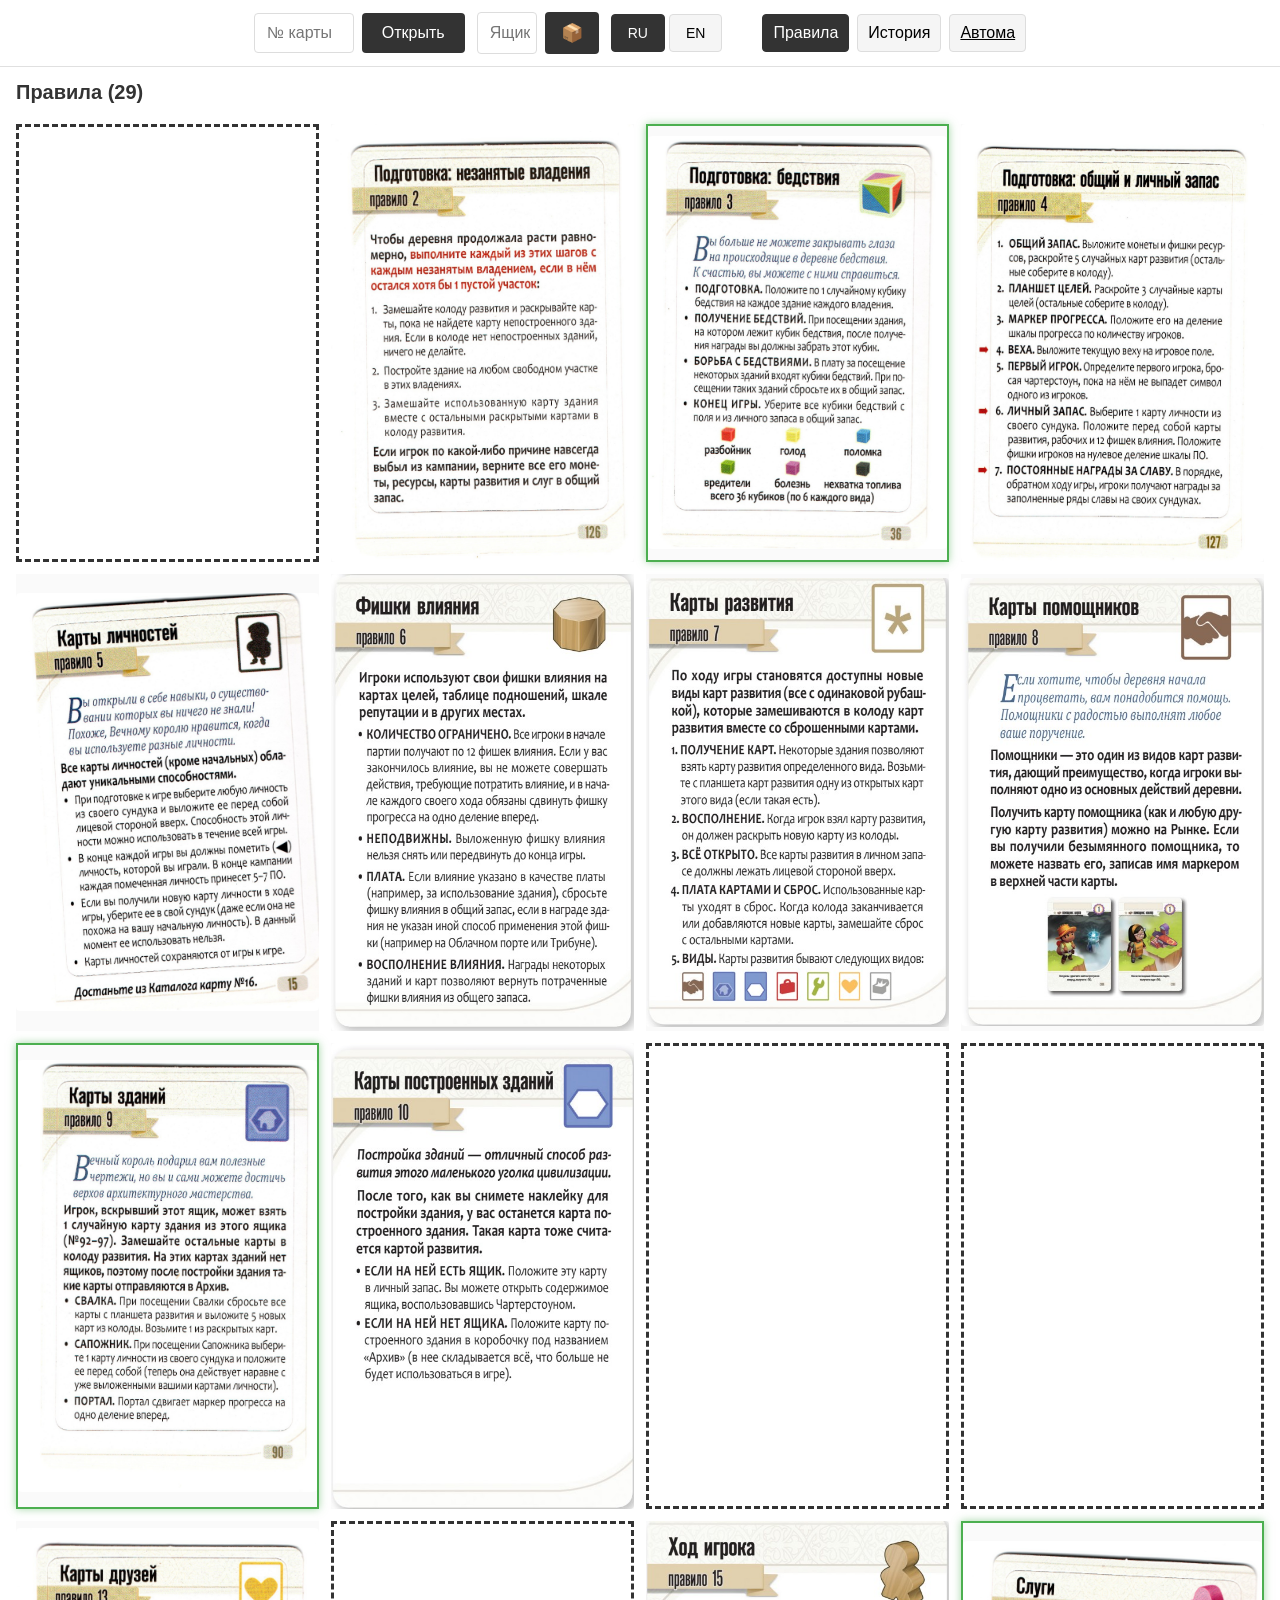
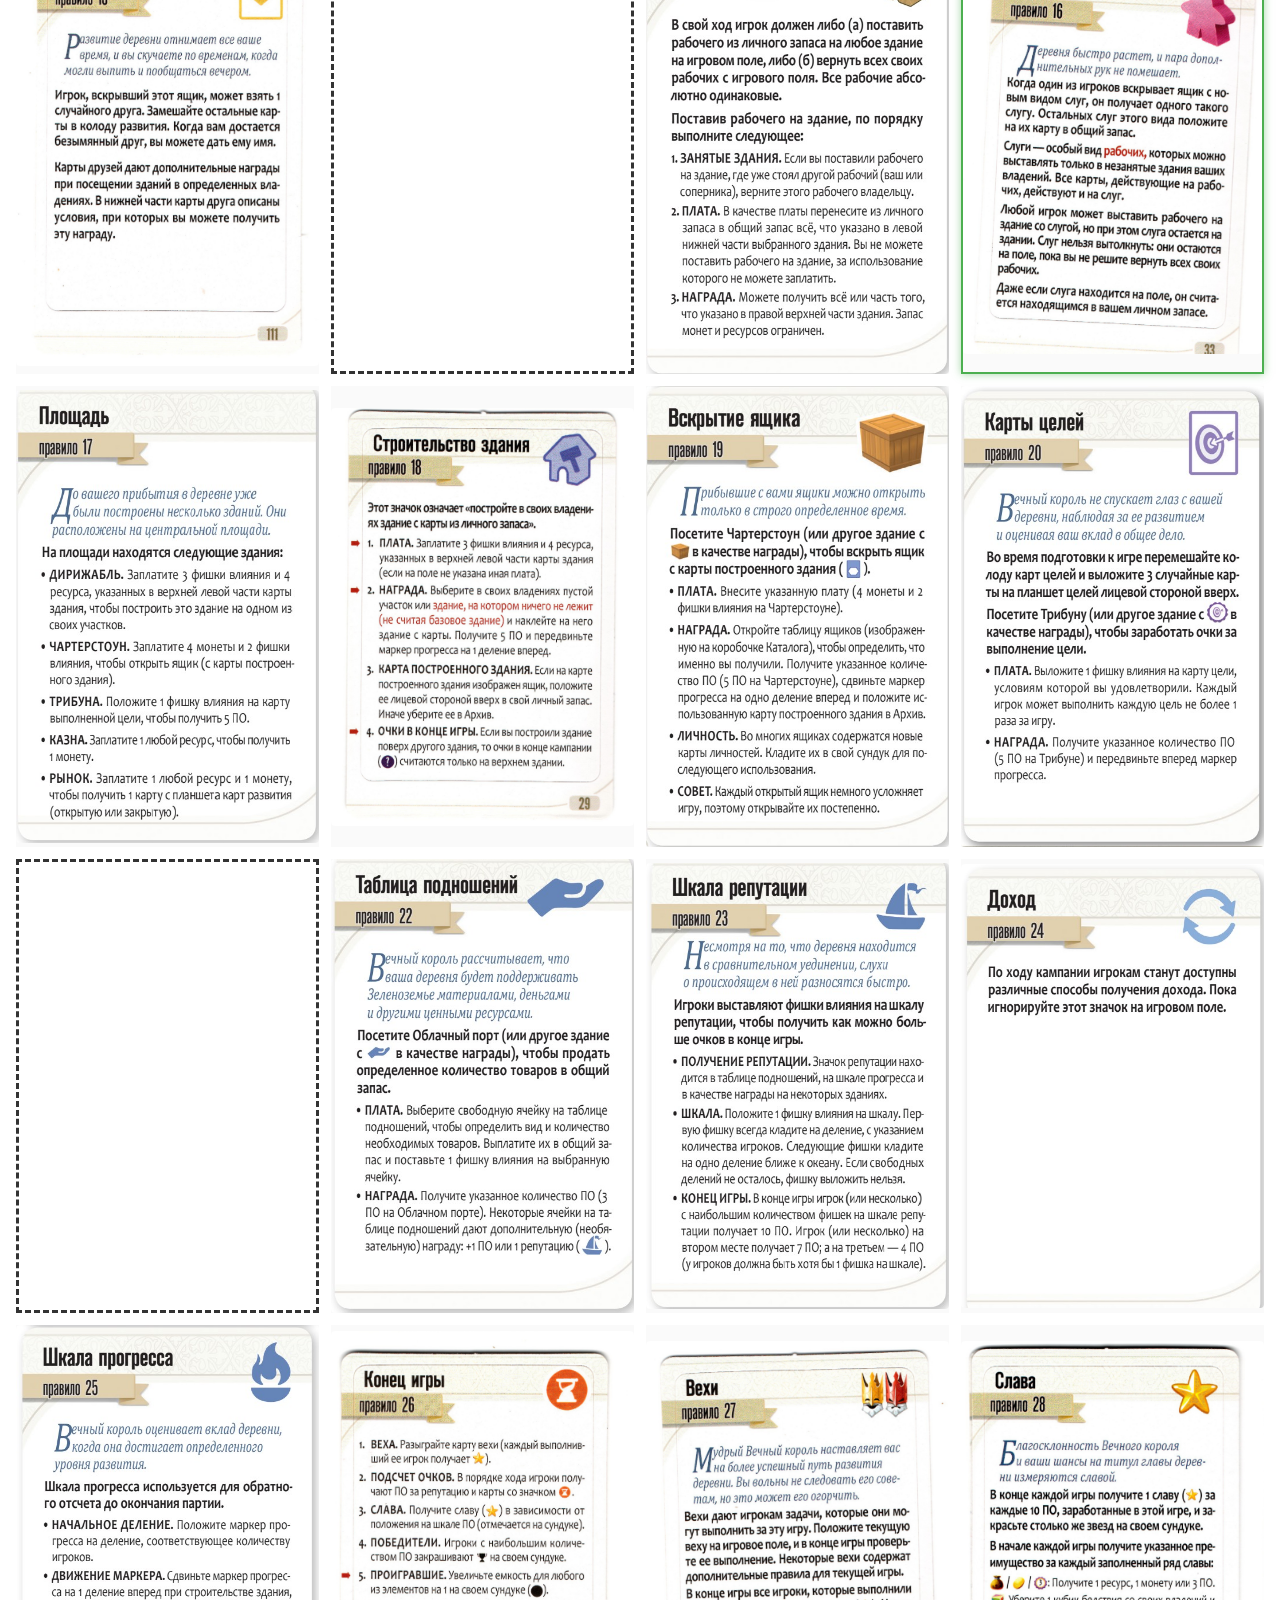
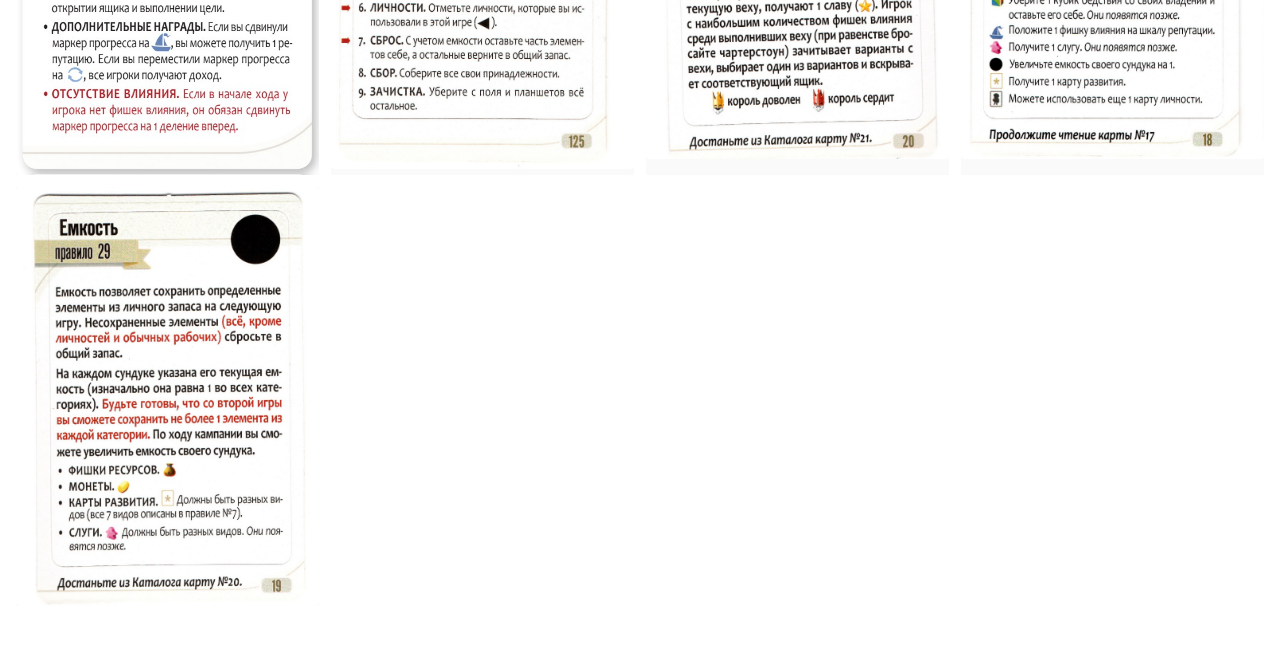
==== index.html @ 5b17958e "show crates card" ====
<!DOCTYPE html>
<html lang="ru">
<head>
    <meta charset="UTF-8">
    <meta name="viewport" content="width=device-width, initial-scale=1.0, maximum-scale=1.0, user-scalable=no">
    <meta name="apple-mobile-web-app-capable" content="yes">
    <meta name="mobile-web-app-capable" content="yes">
    <title>Charterstone Cards</title>
    <link rel="stylesheet" href="styles.css">
</head>
<body>
    <!-- Fixed header with controls -->
    <header class="header">
        <div class="controls">
            <div class="card-input-group">
                <input type="number" id="archiveNumInput" placeholder="№ карты" min="1" autocomplete="off">
                <button id="openCardBtn">Открыть</button>
            </div>
            <div class="crate-input-group">
                <input type="text" id="crateInput" placeholder="Ящик" maxlength="4" autocomplete="off">
                <button id="openCrateBtn">📦</button>
            </div>
            <div class="language-toggle">
                <button id="langRu" class="lang-btn active">RU</button>
                <button id="langEn" class="lang-btn">EN</button>
            </div>
        </div>
        
        <!-- Navigation tabs -->
        <nav class="tabs">
            <button class="tab-btn active" data-tab="rules">Правила</button>
            <button class="tab-btn" data-tab="history">История</button>
            <a class="tab-btn" href="automa.pdf">Автома</a>
        </nav>
        
        <!-- Import/Export buttons -->
        <div class="io-controls">
            <div class="version-control">
                <label for="versionInput">Партия:</label>
                <input type="number" size="2" id="versionInput" min="1" value="1" autocomplete="off">
            </div>
            <button id="exportBtn">Экспорт</button>
            <button id="importBtn">Импорт</button>
            <button id="resetBtn" class="reset-btn" title="Сбросить до начального состояния">↻</button>
            <input type="file" id="importFile" accept="application/json" style="display: none;">
        </div>
    </header>

    <!-- Main content area -->
    <main class="main-content">
        <!-- Rules tab -->
        <section id="rulesTab" class="tab-content active">
            <h2>Правила (29)</h2>
            <div id="rulesList" class="slots-list"></div>
        </section>

        <!-- History tab -->
        <section id="historyTab" class="tab-content">
            <h2>История (18)</h2>
            <div id="historyList" class="slots-list"></div>
        </section>
    </main>

    <!-- Card viewing dialog -->
    <dialog id="cardDialog" class="card-dialog">
        <div class="dialog-content">
            <button class="close-btn" id="closeDialog">&times;</button>
            
            <!-- Navigation slider (only visible when viewing from rules/history) -->
            <div class="card-navigation" id="cardNavigation" style="display: none;">
                <button class="nav-btn" id="prevCardBtn">‹</button>
                <span class="nav-info" id="navInfo"></span>
                <button class="nav-btn" id="nextCardBtn">›</button>
            </div>
            
            <!-- Loading spinner -->
            <div class="loading-spinner" id="loadingSpinner" style="display: none;">
                <div class="spinner"></div>
                <p>Загрузка карточки...</p>
            </div>
            
            <img id="cardImage" class="card-image" alt="Card" style="display: none;">
            <div class="dialog-actions" id="dialogActions">
                <button id="placeInRulesBtn" class="action-btn">Поставить в правило</button>
                <button id="placeInHistoryBtn" class="action-btn">Поставить в историю</button>
            </div>
        </div>
    </dialog>

    <!-- Placement dialog for rules -->
    <dialog id="placementDialog" class="placement-dialog">
        <form id="placementForm" class="dialog-content">
            <h3 id="placementTitle">Выберите слот</h3>
            <input type="number" id="slotInput" min="1" autocomplete="off">
            <div class="placement-actions">
                <button type="submit" id="confirmPlacement" class="action-btn">Подтвердить</button>
                <button type="button" id="cancelPlacement" class="action-btn secondary">Отмена</button>
            </div>
        </form>
    </dialog>

    <!-- Crate dialog -->
    <dialog id="crateDialog" class="crate-dialog">
        <div class="dialog-content">
            <button class="close-btn" id="closeCrateDialog">&times;</button>
            <h2 id="crateTitle">Ящик</h2>
            <div id="crateContent" class="crate-content"></div>
        </div>
    </dialog>

    <script src="app.js"></script>
</body>
</html>
---- styles.css ----
* {
    margin: 0;
    padding: 0;
    box-sizing: border-box;
}

body {
    font-family: -apple-system, BlinkMacSystemFont, 'Segoe UI', Roboto, Oxygen, Ubuntu, Cantarell, sans-serif;
    background: #ffffff;
    color: #333;
    line-height: 1.6;
    overflow-x: hidden;
}

/* Header - fixed at top */
.header {
    position: fixed;
    display: flex;
    flex-direction: column;
    gap: 20px;
    top: 0;
    left: 0;
    right: 0;
    background: #ffffff;
    border-bottom: 1px solid #e0e0e0;
    z-index: 100;
    padding: 12px 16px;
}

/* Controls section */
.controls {
    display: flex;
    justify-content: space-between;
    align-items: center;
    gap: 12px;
}

input::placeholder {
    margin-inline: -3px;
}

.card-input-group {
    display: flex;
    gap: 8px;
    flex: 1;
}

.card-input-group input {
    flex: 1;
    padding: 10px 12px;
    border: 1px solid #ddd;
    border-radius: 4px;
    font-size: 16px;
    width: 100px;
}

.card-input-group button {
    padding: 10px 20px;
    background: #333;
    color: #fff;
    border: none;
    border-radius: 4px;
    font-size: 16px;
    cursor: pointer;
    white-space: nowrap;
}

.card-input-group button:active {
    background: #555;
}


/* Crate input group */
.crate-input-group {
    display: flex;
    gap: 8px;
    flex: 0 0 auto;
}

.crate-input-group input {
    width: 60px;
    padding: 10px 12px;
    border: 1px solid #ddd;
    border-radius: 4px;
    font-size: 16px;
    text-align: center;
    text-transform: uppercase;
}

.crate-input-group input::placeholder {
  text-transform: capitalize;
}

.crate-input-group button {
    padding: 10px 16px;
    background: #333;
    color: #fff;
    border: none;
    border-radius: 4px;
    font-size: 18px;
    cursor: pointer;
}

.crate-input-group button:active {
    background: #555;
}

/* Language toggle */
.language-toggle {
    display: flex;
    gap: 4px;
}

.lang-btn {
    padding: 10px 16px;
    background: #f5f5f5;
    border: 1px solid #ddd;
    border-radius: 4px;
    font-size: 14px;
    cursor: pointer;
    font-weight: 500;
}

.lang-btn.active {
    background: #333;
    color: #fff;
    border-color: #333;
}

/* Navigation tabs */
.tabs {
    display: flex;
    gap: 8px;
    align-items: center;
}

.tab-btn {
    flex: 1;
    padding: 10px;
    background: #f5f5f5;
    border: 1px solid #ddd;
    border-radius: 4px;
    font-size: 16px;
    cursor: pointer;
    font-weight: 500;
    color: black;
    font-weight: 400;
    line-height: 1;
    text-align: center;
}

.tab-btn.active {
    background: #333;
    color: #fff;
    border-color: #333;
}

/* Import/Export controls */
.io-controls {
    display: flex;
    gap: 8px;
    align-items: center;
    display: none;
}

.io-controls button {
    flex: 1;
    padding: 10px;
    background: #f5f5f5;
    border: 1px solid #ddd;
    border-radius: 4px;
    font-size: 13px;
    cursor: pointer;
    color: #b3b3b3;
}

.io-controls button:active {
    background: #e0e0e0;
}

.io-controls .reset-btn {
    flex: 0 0 auto;
    width: 40px;
    padding: 8px;
    font-size: 18px;
    font-weight: bold;
}

.version-control {
    display: flex;
    align-items: center;
    gap: 6px;
    flex: 0 0 auto;
}

.version-control label {
    font-size: 12px;
    color: #666;
    white-space: nowrap;
}

.version-control input {
    width: 50px;
    padding: 6px 8px;
    border: 1px solid #ddd;
    border-radius: 4px;
    font-size: 13px;
    text-align: center;
}

/* Main content */
.main-content {
    margin-top: 130px; /* Adjust based on header height */
    padding: 16px;
    padding-bottom: 40px;
}

.tab-content {
    display: none;
}

.tab-content.active {
    display: block;
}

.tab-content h2 {
    font-size: 20px;
    margin-bottom: 16px;
    font-weight: 600;
}

/* Slots list */
.slots-list {
    display: grid;
    grid-template-columns: repeat(auto-fit, minmax(100px,1fr));
    gap: 12px;
}

.slot {
    display: flex;
    align-items: center;
    background: #fafafa;
    cursor: pointer;
    transition: background 0.2s;
}

.slot:active {
    background: #f0f0f0;
}

.slot.empty {
    background: #ffffff;
    border-style: dashed;
    cursor: default;
}
.slot.new {
    border: 2px solid #4CAF50;
    box-shadow: 0 0 8px rgba(76, 175, 80, 0.5);
}

.slot-number {
    font-weight: 600;
    font-size: 14px;
    color: #666;
    min-width: 25px;
    display: none;
}

.slot-thumbnail {
    width: 120px;
    height: 160px;
    object-fit: cover;
    border-radius: 4px;
}

.slot-empty-text {
    color: #999;
    font-size: 14px;
    display: none;
}

/* Card dialog */
dialog {
  margin-inline: auto;
}

.card-dialog {
    border: none;
    border-radius: 8px;
    padding: 0;
    max-width: 90vw;
    max-height: 90vh;
    background: #fff;
}

.card-dialog::backdrop {
    background: rgba(0, 0, 0, 0.7);
}

.dialog-content {
    position: relative;
    display: flex;
    flex-direction: column;
    align-items: center;
    padding: 10px;
    min-height: 200px;
}

.close-btn {
    position: absolute;
    top: 8px;
    right: 8px;
    width: 32px;
    height: 32px;
    border: none;
    background: rgba(0, 0, 0, 0.5);
    color: #fff;
    font-size: 24px;
    border-radius: 50%;
    cursor: pointer;
    display: flex;
    align-items: center;
    justify-content: center;
    z-index: 10;
}

.close-btn:active {
    background: rgba(0, 0, 0, 0.7);
}

/* Card navigation slider */
.card-navigation {
    display: flex;
    align-items: center;
    justify-content: space-between;
    width: 100%;
    padding: 12px 8px;
    background: #f5f5f5;
    border-radius: 6px;
    gap: 12px;
    order: 1;
}

.nav-btn {
    width: 40px;
    height: 40px;
    border: none;
    background: #333;
    color: #fff;
    font-size: 24px;
    border-radius: 50%;
    cursor: pointer;
    display: flex;
    align-items: center;
    justify-content: center;
    flex-shrink: 0;
}

.nav-btn:active {
    background: #555;
}

.nav-btn:disabled {
    background: #ccc;
    cursor: not-allowed;
    opacity: 0.5;
}

.nav-info {
    font-size: 14px;
    font-weight: 500;
    color: #666;
    text-align: center;
    flex: 1;
}

.card-image {
    max-width: 100%;
    max-height: 70vh;
    object-fit: contain;
    border-radius: 4px;
}

.dialog-actions {
    display: flex;
    flex-direction: column;
    gap: 12px;
    width: 100%;
    margin-top: 16px;
}

.action-btn {
    padding: 14px 20px;
    background: #333;
    color: #fff;
    border: none;
    border-radius: 4px;
    font-size: 16px;
    cursor: pointer;
    font-weight: 500;
}

.action-btn:active {
    background: #555;
}

.action-btn.secondary {
    background: #f5f5f5;
    color: #333;
    border: 1px solid #ddd;
}

.action-btn.secondary:active {
    background: #e0e0e0;
}

/* Placement dialog */
.placement-dialog {
    border: none;
    border-radius: 8px;
    padding: 24px;
    max-width: 300px;
}

.placement-dialog::backdrop {
    background: rgba(0, 0, 0, 0.7);
}

.placement-dialog h3 {
    margin-bottom: 16px;
    font-size: 18px;
    font-weight: 600;
}

.placement-dialog input {
    width: 100%;
    padding: 12px;
    border: 1px solid #ddd;
    border-radius: 4px;
    font-size: 16px;
    margin-bottom: 16px;
}

.placement-actions {
    display: flex;
    gap: 8px;
}

.placement-actions button {
    flex: 1;
}

/* Crate dialog */
.crate-dialog {
    border: none;
    border-radius: 8px;
    padding: 0;
    max-width: 500px;
    width: 90vw;
}

.crate-dialog::backdrop {
    background: rgba(0, 0, 0, 0.7);
}

.crate-dialog .dialog-content {
    padding: 24px;
}

.crate-dialog h2 {
    font-size: 20px;
    font-weight: 600;
    margin-bottom: 20px;
    text-align: center;
    padding-bottom: 12px;
    border-bottom: 2px solid #333;
}

.crate-content {
    max-height: 60vh;
    overflow-y: auto;
}

.crate-category {
    margin-bottom: 20px;
}

.crate-category:last-child {
    margin-bottom: 0;
}

.crate-category-title {
    font-size: 14px;
    font-weight: 600;
    color: #333;
    margin-bottom: 8px;
    text-transform: uppercase;
}

.crate-category-subtitle {
    font-size: 12px;
    color: #666;
    margin-bottom: 8px;
}

.crate-items {
    list-style: none;
    padding-left: 0;
}

.crate-item {
    padding: 4px 0;
    font-size: 14px;
    color: #333;
}

.crate-item-note {
    color: #666;
    font-size: 12px;
    margin-left: 4px;
}

/* Loading state */
.loading {
    opacity: 0.5;
    pointer-events: none;
}

/* Loading spinner */
.loading-spinner {
    display: flex;
    flex-direction: column;
    align-items: center;
    justify-content: center;
    padding: 40px;
    gap: 16px;
}

.spinner {
    width: 48px;
    height: 48px;
    border: 4px solid #f0f0f0;
    border-top: 4px solid #333;
    border-radius: 50%;
    animation: spin 1s linear infinite;
}

@keyframes spin {
    0% { transform: rotate(0deg); }
    100% { transform: rotate(360deg); }
}

.loading-spinner p {
    color: #666;
    font-size: 14px;
}

/* Error message */
.error-message {
    position: fixed;
    top: 50%;
    left: 50%;
    transform: translate(-50%, -50%);
    background: #ff4444;
    color: #fff;
    padding: 16px 24px;
    border-radius: 8px;
    font-size: 16px;
    z-index: 1000;
    animation: fadeOut 3s forwards;
}

@keyframes fadeOut {
    0%, 70% {
        opacity: 1;
    }
    100% {
        opacity: 0;
        display: none;
    }
}

/* Responsive adjustments */
@media (min-width: 768px) {
    .main-content {
        max-width: 1600px;
        margin-top: 60px;
        margin-left: auto;
        margin-right: auto;
    }
    
    .header {
        flex-direction: row;
        max-width: 1600px;
        margin-inline: auto;
        gap: 40px;
        justify-content: center;
    }

    .slots-list {
      grid-template-columns: repeat(auto-fit, minmax(300px,1fr));
    }

    .slot-thumbnail {
      width: 100%;
      height: auto;
    }

    .card-image {
      max-height: 90vh;
    }

    .card-dialog {
      max-height: 100vh;
    }
}
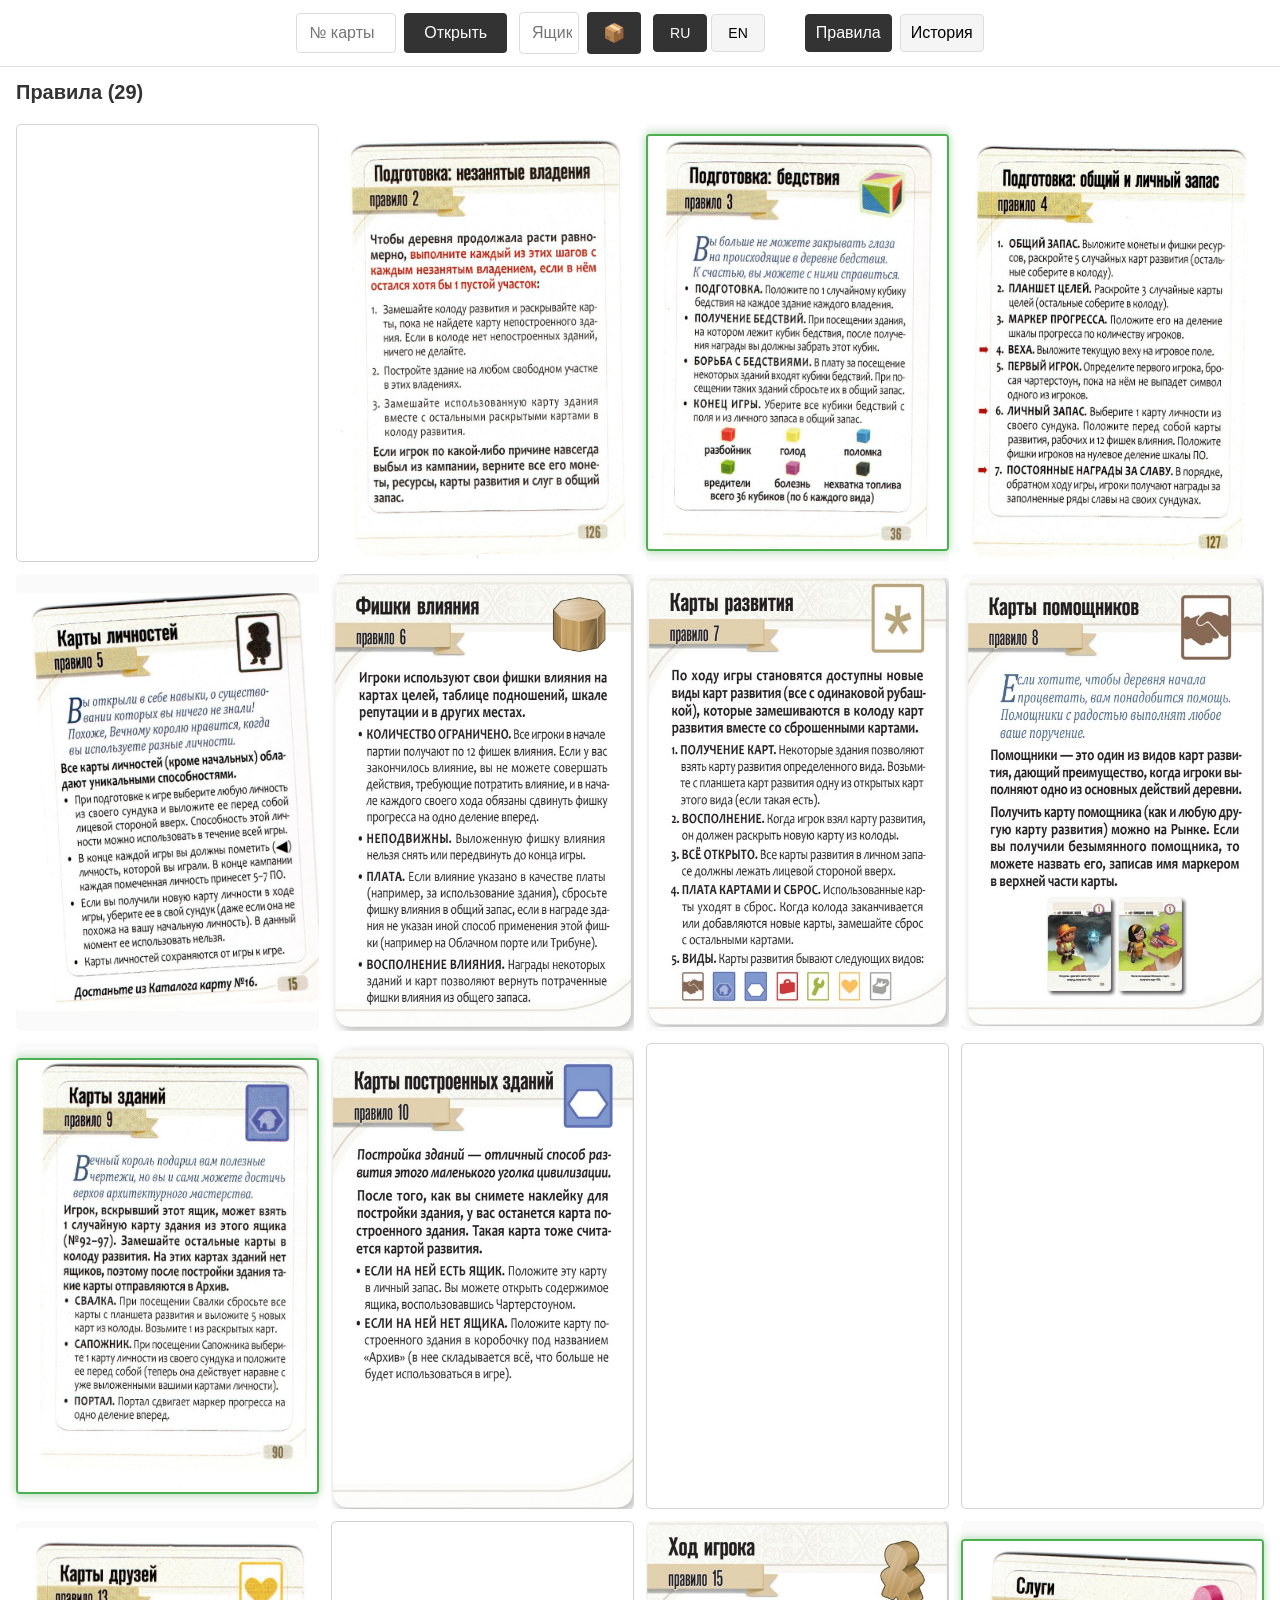
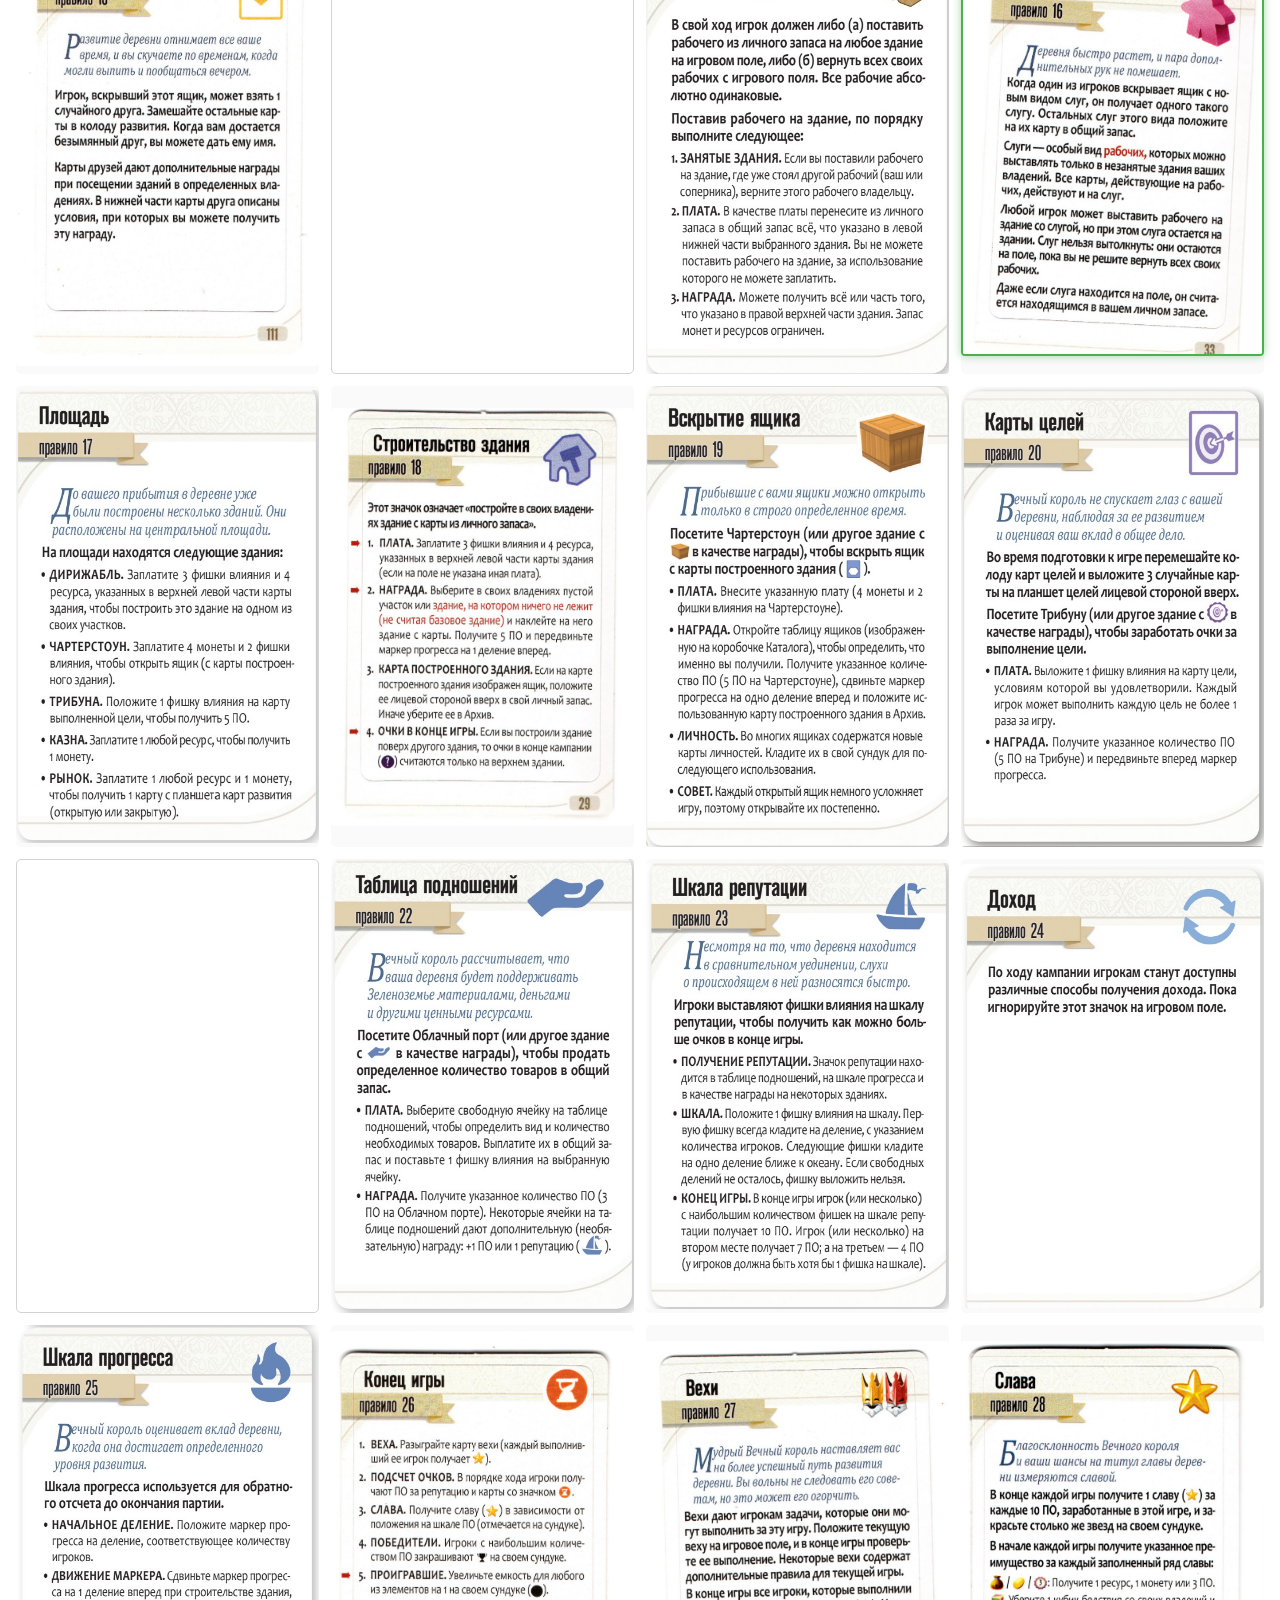
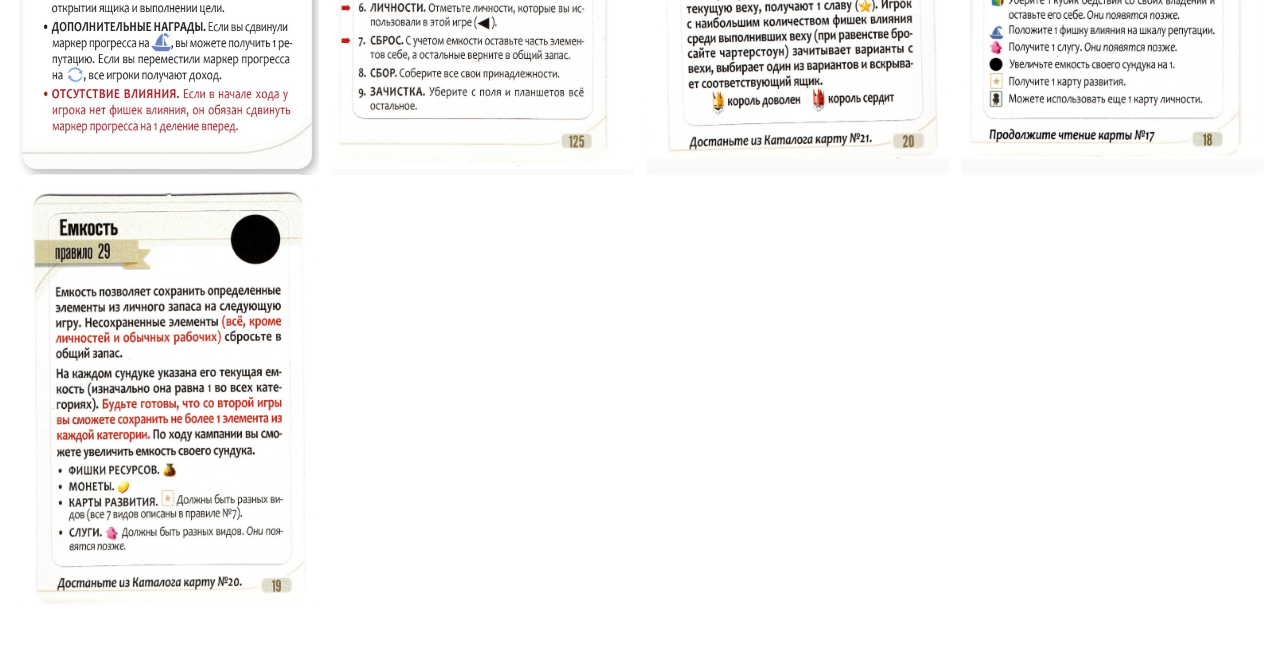
==== commit 4930703b: "improve alerts" ====
--- a/index.html
+++ b/index.html
@@ -30,14 +30,13 @@
         <nav class="tabs">
             <button class="tab-btn active" data-tab="rules">Правила</button>
             <button class="tab-btn" data-tab="history">История</button>
-            <a class="tab-btn" href="automa.pdf">Автома</a>
         </nav>
         
         <!-- Import/Export buttons -->
         <div class="io-controls">
             <div class="version-control">
-                <label for="versionInput">Партия:</label>
-                <input type="number" size="2" id="versionInput" min="1" value="1" autocomplete="off">
+                <label for="versionInput">Версия:</label>
+                <input type="number" id="versionInput" min="1" value="1" autocomplete="off">
             </div>
             <button id="exportBtn">Экспорт</button>
             <button id="importBtn">Импорт</button>
@@ -104,6 +103,7 @@
         <div class="dialog-content">
             <button class="close-btn" id="closeCrateDialog">&times;</button>
             <h2 id="crateTitle">Ящик</h2>
+            <div id="crateNotification" class="crate-notification" style="display: none;"></div>
             <div id="crateContent" class="crate-content"></div>
         </div>
     </dialog>
--- a/styles.css
+++ b/styles.css
@@ -242,6 +242,7 @@
     background: #fafafa;
     cursor: pointer;
     transition: background 0.2s;
+    border-radius: 5px;
 }
 
 .slot:active {
@@ -250,10 +251,10 @@
 
 .slot.empty {
     background: #ffffff;
-    border-style: dashed;
+    border: 1px solid lightgray;
     cursor: default;
 }
-.slot.new {
+.slot.new img{
     border: 2px solid #4CAF50;
     box-shadow: 0 0 8px rgba(76, 175, 80, 0.5);
 }
@@ -282,6 +283,7 @@
 /* Card dialog */
 dialog {
   margin-inline: auto;
+  margin-top: 10px;
 }
 
 .card-dialog {
@@ -476,6 +478,26 @@
     border-bottom: 2px solid #333;
 }
 
+.crate-notification {
+    padding: 12px 16px;
+    margin-bottom: 16px;
+    border-radius: 6px;
+    font-size: 14px;
+    text-align: center;
+}
+
+.crate-notification.success {
+    background: #e8f5e9;
+    color: #2e7d32;
+    border: 1px solid #4caf50;
+}
+
+.crate-notification.info {
+    background: #e3f2fd;
+    color: #1565c0;
+    border: 1px solid #2196f3;
+}
+
 .crate-content {
     max-height: 60vh;
     overflow-y: auto;
@@ -518,6 +540,13 @@
     color: #666;
     font-size: 12px;
     margin-left: 4px;
+}
+
+.crate-item-placed {
+    color: #4caf50;
+    font-size: 12px;
+    margin-left: 4px;
+    font-weight: 500;
 }
 
 /* Loading state */
@@ -566,7 +595,7 @@
     padding: 16px 24px;
     border-radius: 8px;
     font-size: 16px;
-    z-index: 1000;
+    z-index: 10000;
     animation: fadeOut 3s forwards;
 }
 
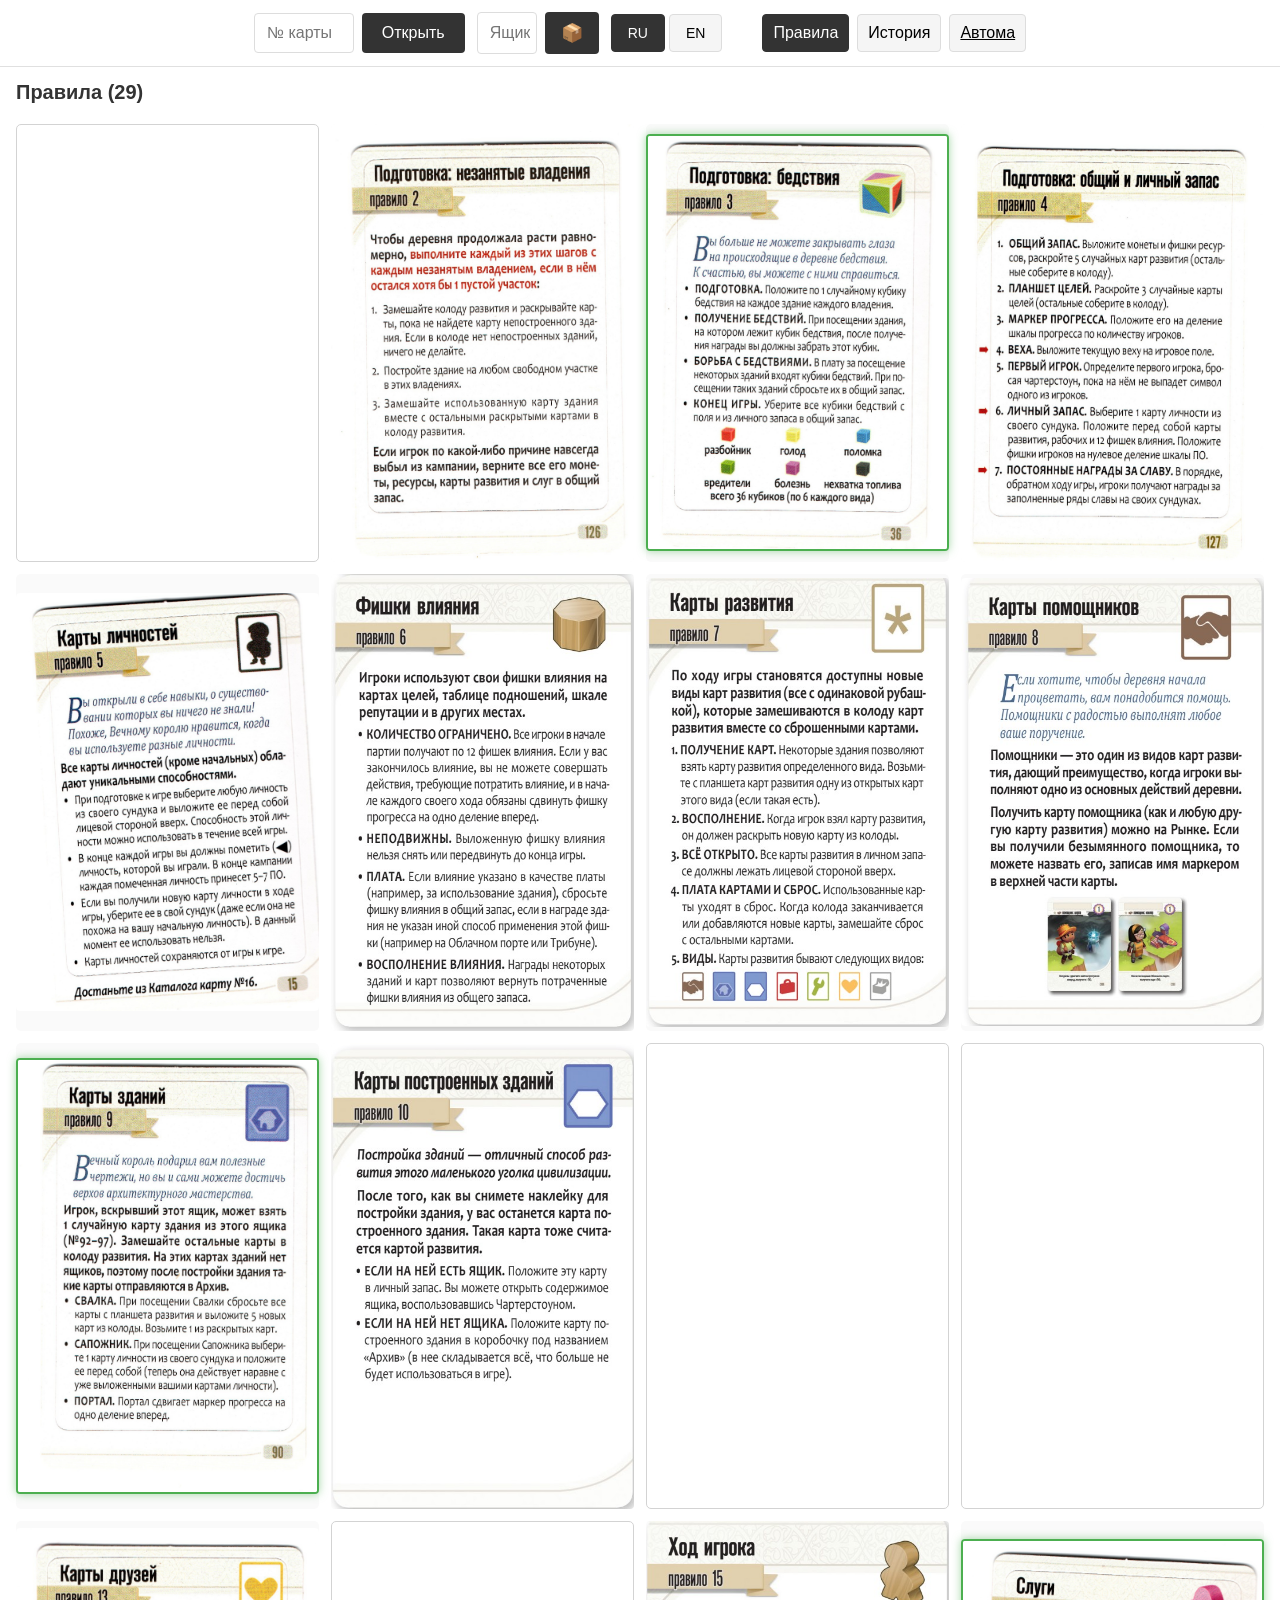
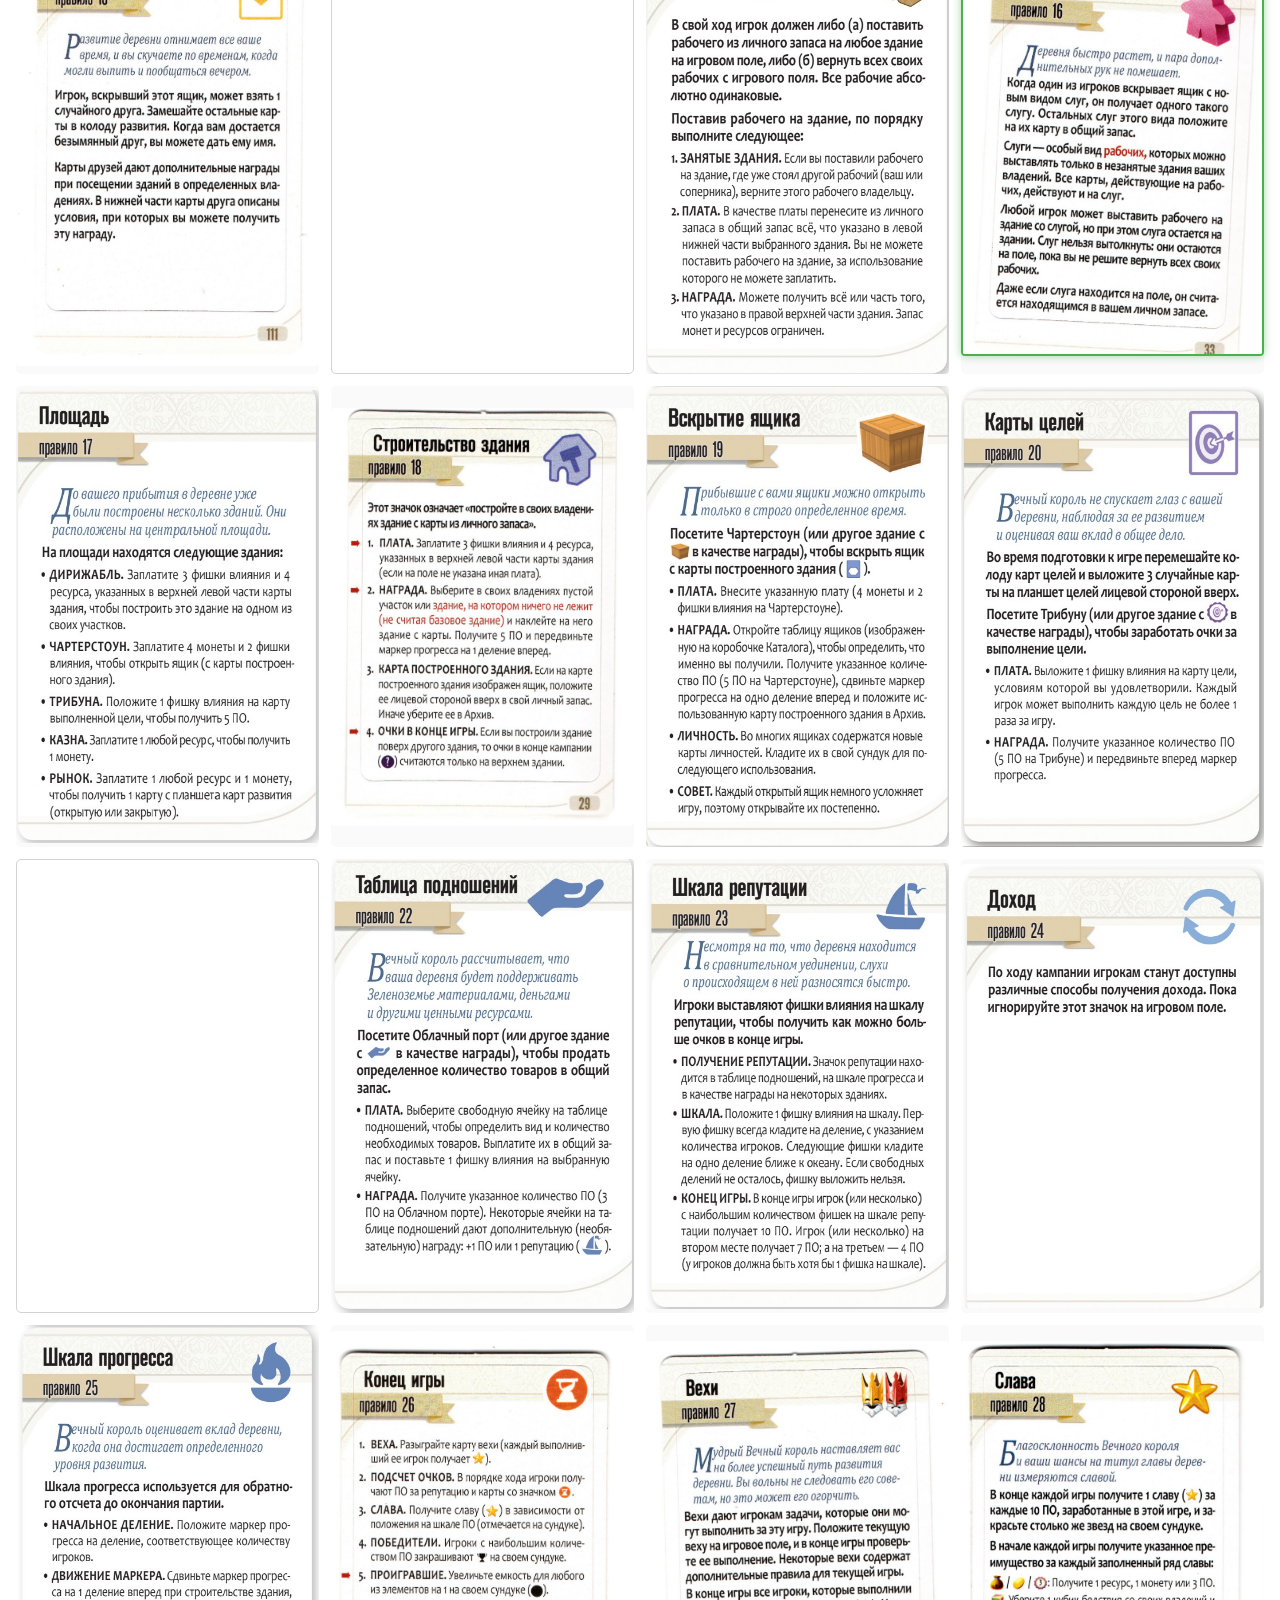
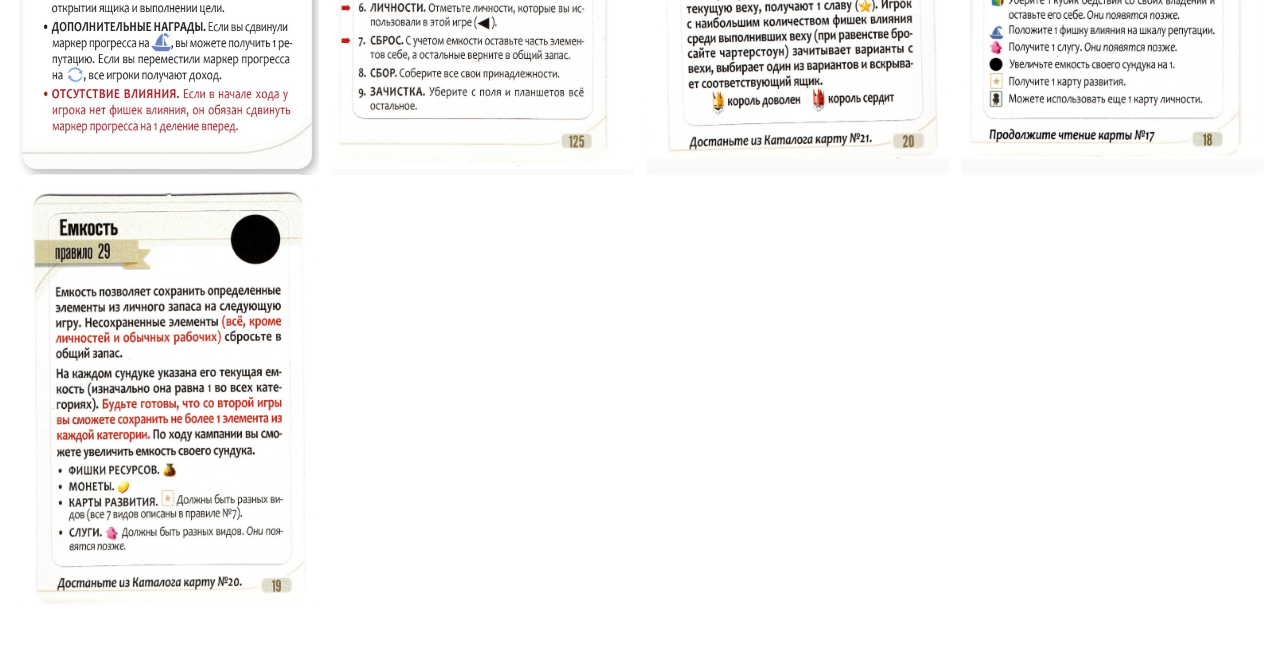
==== commit 780a312c: "add automa btn" ====
--- a/index.html
+++ b/index.html
@@ -30,6 +30,7 @@
         <nav class="tabs">
             <button class="tab-btn active" data-tab="rules">Правила</button>
             <button class="tab-btn" data-tab="history">История</button>
+            <a href="automa.pdf" class="tab-btn">Автома</a>
         </nav>
         
         <!-- Import/Export buttons -->
@@ -65,6 +66,9 @@
         <div class="dialog-content">
             <button class="close-btn" id="closeDialog">&times;</button>
             
+            <!-- Back to crate button (only visible when opened from crate) -->
+            <button id="backToCrateBtn" class="back-btn" style="display: none;">← Назад к ящику</button>
+
             <!-- Navigation slider (only visible when viewing from rules/history) -->
             <div class="card-navigation" id="cardNavigation" style="display: none;">
                 <button class="nav-btn" id="prevCardBtn">‹</button>
--- a/styles.css
+++ b/styles.css
@@ -642,4 +642,33 @@
     .card-dialog {
       max-height: 100vh;
     }
+}
+
+/* Clickable card links in crate dialog */
+.card-link {
+    color: #2196f3;
+    cursor: pointer;
+    text-decoration: underline;
+    font-weight: 500;
+}
+
+.card-link:hover {
+    color: #1565c0;
+}
+
+/* Back-to-crate button in card dialog */
+.back-btn {
+    align-self: flex-start;
+    margin-bottom: 8px;
+    padding: 8px 16px;
+    background: #f5f5f5;
+    border: 1px solid #ddd;
+    border-radius: 4px;
+    cursor: pointer;
+    font-size: 14px;
+    order: 0;
+}
+
+.back-btn:active {
+    background: #e0e0e0;
 }
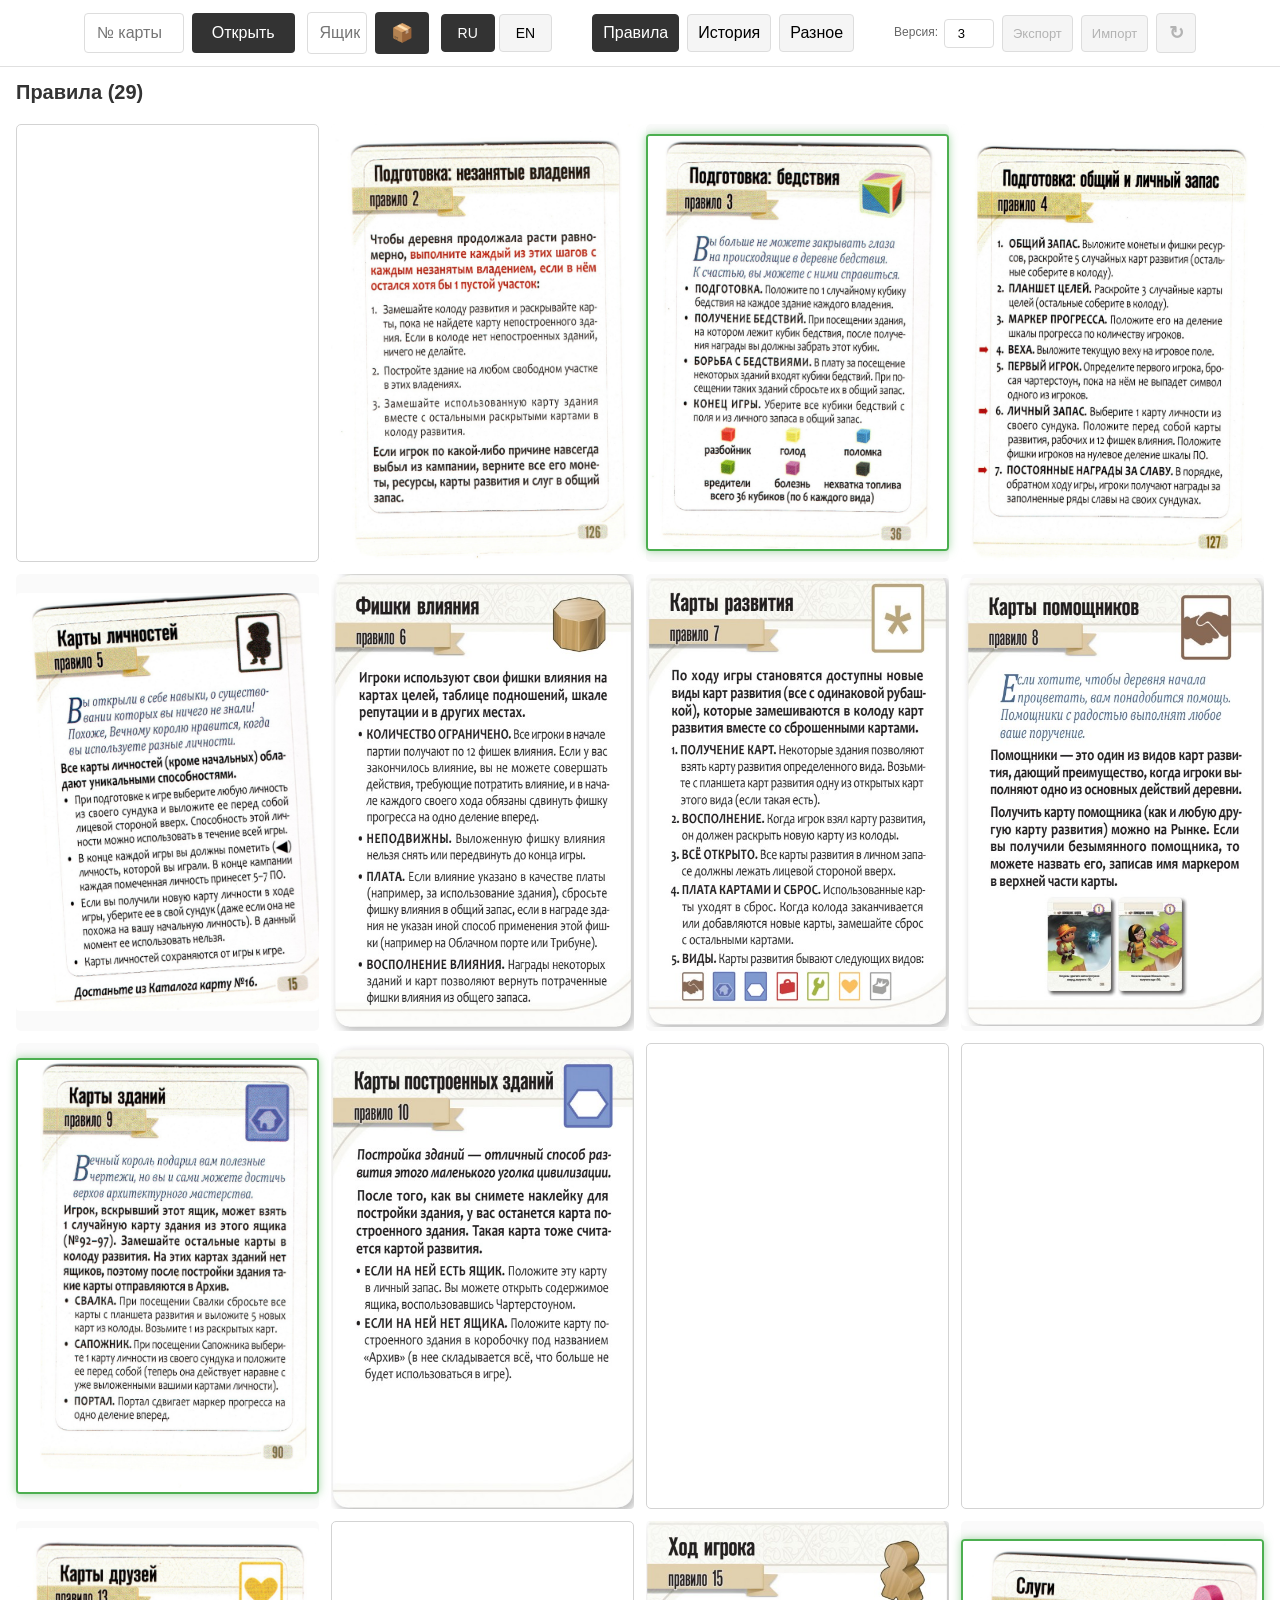
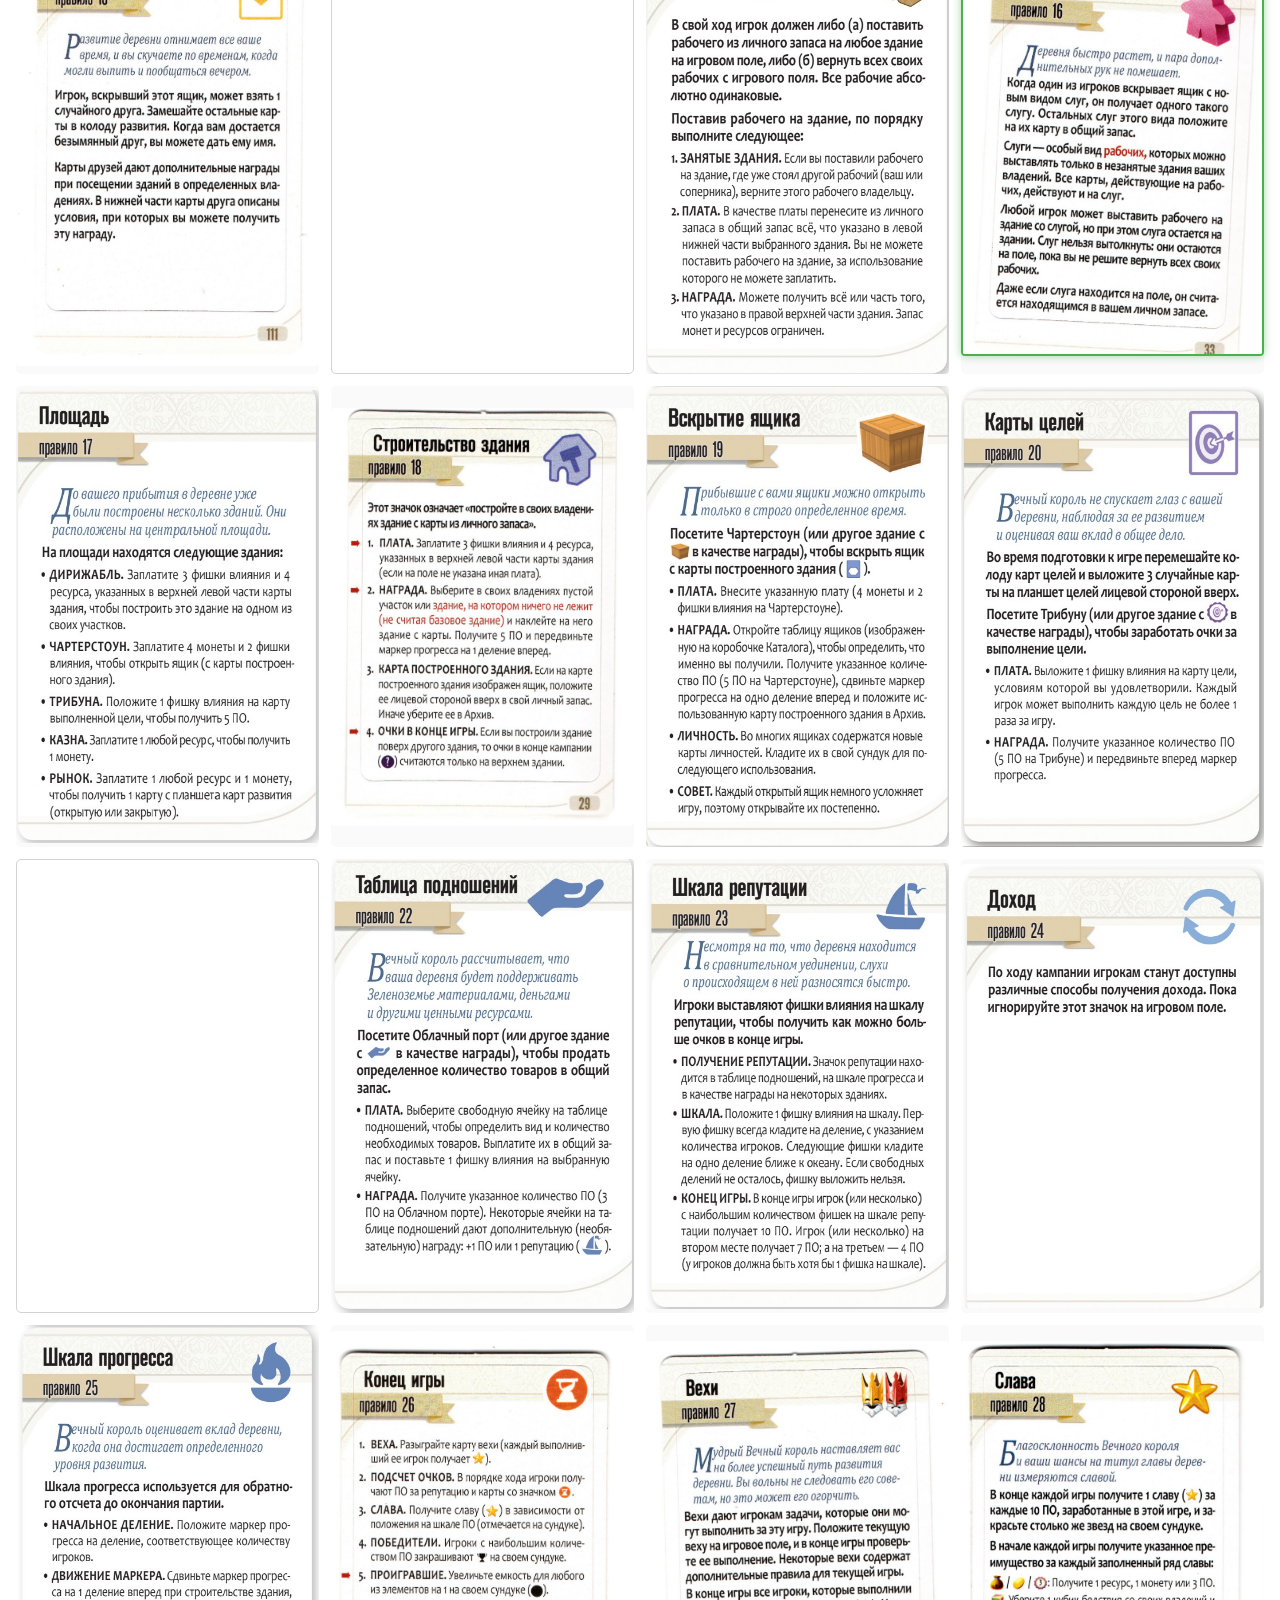
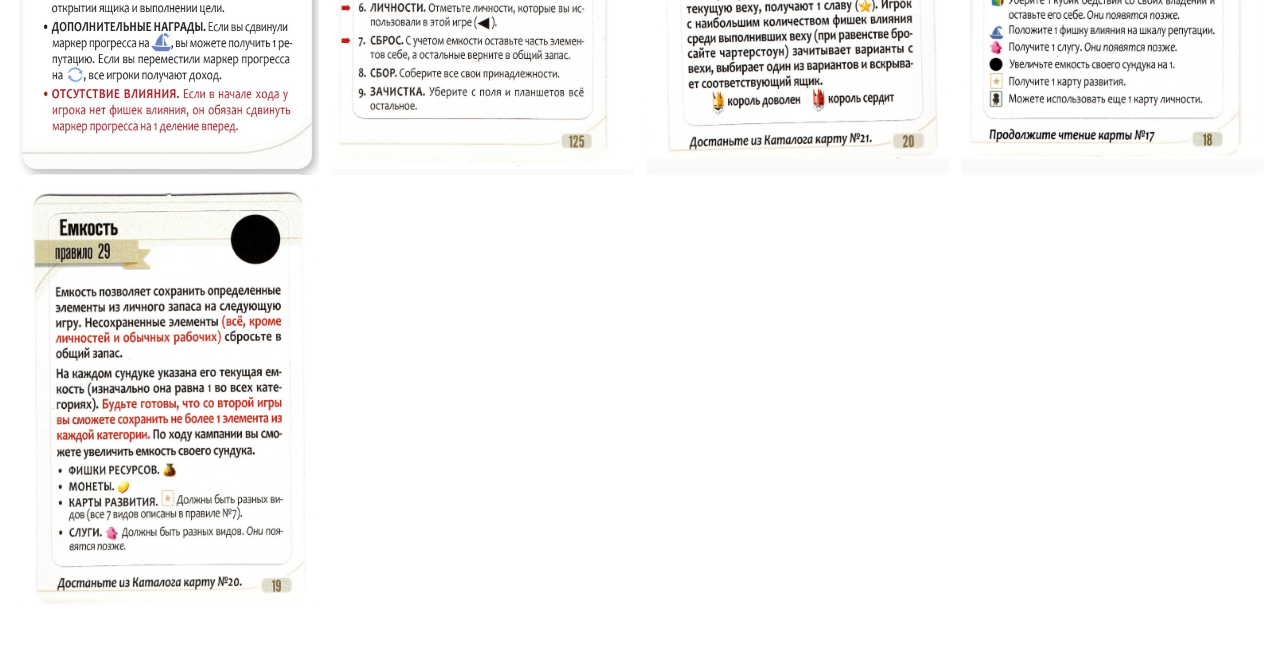
==== commit cd22b72a: "goals slider" ====
--- a/index.html
+++ b/index.html
@@ -9,7 +9,6 @@
     <link rel="stylesheet" href="styles.css">
 </head>
 <body>
-    <!-- Fixed header with controls -->
     <header class="header">
         <div class="controls">
             <div class="card-input-group">
@@ -25,15 +24,13 @@
                 <button id="langEn" class="lang-btn">EN</button>
             </div>
         </div>
-        
-        <!-- Navigation tabs -->
+
         <nav class="tabs">
             <button class="tab-btn active" data-tab="rules">Правила</button>
             <button class="tab-btn" data-tab="history">История</button>
-            <a href="automa.pdf" class="tab-btn">Автома</a>
+            <button class="tab-btn" data-tab="misc">Разное</button>
         </nav>
-        
-        <!-- Import/Export buttons -->
+
         <div class="io-controls">
             <div class="version-control">
                 <label for="versionInput">Версия:</label>
@@ -46,7 +43,6 @@
         </div>
     </header>
 
-    <!-- Main content area -->
     <main class="main-content">
         <!-- Rules tab -->
         <section id="rulesTab" class="tab-content active">
@@ -59,45 +55,54 @@
             <h2>История (18)</h2>
             <div id="historyList" class="slots-list"></div>
         </section>
+
+        <!-- Misc tab: Minions + Goals -->
+        <section id="miscTab" class="tab-content">
+            <h2>Миньоны</h2>
+            <div id="minionsList" class="slots-list"></div>
+
+            <h2 class="misc-section-heading">Цели</h2>
+            <div id="goalsList" class="slots-list"></div>
+        </section>
     </main>
 
     <!-- Card viewing dialog -->
     <dialog id="cardDialog" class="card-dialog">
         <div class="dialog-content">
             <button class="close-btn" id="closeDialog">&times;</button>
-            
-            <!-- Back to crate button (only visible when opened from crate) -->
+
             <button id="backToCrateBtn" class="back-btn" style="display: none;">← Назад к ящику</button>
 
-            <!-- Navigation slider (only visible when viewing from rules/history) -->
             <div class="card-navigation" id="cardNavigation" style="display: none;">
                 <button class="nav-btn" id="prevCardBtn">‹</button>
                 <span class="nav-info" id="navInfo"></span>
                 <button class="nav-btn" id="nextCardBtn">›</button>
             </div>
-            
-            <!-- Loading spinner -->
+
             <div class="loading-spinner" id="loadingSpinner" style="display: none;">
                 <div class="spinner"></div>
                 <p>Загрузка карточки...</p>
             </div>
-            
+
             <img id="cardImage" class="card-image" alt="Card" style="display: none;">
+
             <div class="dialog-actions" id="dialogActions">
-                <button id="placeInRulesBtn" class="action-btn">Поставить в правило</button>
-                <button id="placeInHistoryBtn" class="action-btn">Поставить в историю</button>
+                <button id="placeInRulesBtn"   class="action-btn">В правила</button>
+                <button id="placeInHistoryBtn"  class="action-btn">В историю</button>
+                <button id="placeInMinionsBtn"  class="action-btn">В миньоны</button>
+                <button id="placeInGoalsBtn"    class="action-btn">В цели</button>
             </div>
         </div>
     </dialog>
 
-    <!-- Placement dialog for rules -->
+    <!-- Placement dialog (rules / history only — misc collections auto-place) -->
     <dialog id="placementDialog" class="placement-dialog">
         <form id="placementForm" class="dialog-content">
             <h3 id="placementTitle">Выберите слот</h3>
             <input type="number" id="slotInput" min="1" autocomplete="off">
             <div class="placement-actions">
                 <button type="submit" id="confirmPlacement" class="action-btn">Подтвердить</button>
-                <button type="button" id="cancelPlacement" class="action-btn secondary">Отмена</button>
+                <button type="button" id="cancelPlacement"  class="action-btn secondary">Отмена</button>
             </div>
         </form>
     </dialog>
--- a/styles.css
+++ b/styles.css
@@ -27,7 +27,6 @@
     padding: 12px 16px;
 }
 
-/* Controls section */
 .controls {
     display: flex;
     justify-content: space-between;
@@ -69,8 +68,6 @@
     background: #555;
 }
 
-
-/* Crate input group */
 .crate-input-group {
     display: flex;
     gap: 8px;
@@ -88,7 +85,7 @@
 }
 
 .crate-input-group input::placeholder {
-  text-transform: capitalize;
+    text-transform: capitalize;
 }
 
 .crate-input-group button {
@@ -105,7 +102,6 @@
     background: #555;
 }
 
-/* Language toggle */
 .language-toggle {
     display: flex;
     gap: 4px;
@@ -142,11 +138,10 @@
     border-radius: 4px;
     font-size: 16px;
     cursor: pointer;
-    font-weight: 500;
-    color: black;
     font-weight: 400;
     line-height: 1;
     text-align: center;
+    color: black;
 }
 
 .tab-btn.active {
@@ -160,7 +155,7 @@
     display: flex;
     gap: 8px;
     align-items: center;
-    display: none;
+    /* display: none; */
 }
 
 .io-controls button {
@@ -210,7 +205,7 @@
 
 /* Main content */
 .main-content {
-    margin-top: 130px; /* Adjust based on header height */
+    margin-top: 130px;
     padding: 16px;
     padding-bottom: 40px;
 }
@@ -232,7 +227,7 @@
 /* Slots list */
 .slots-list {
     display: grid;
-    grid-template-columns: repeat(auto-fit, minmax(100px,1fr));
+    grid-template-columns: repeat(auto-fit, minmax(100px, 1fr));
     gap: 12px;
 }
 
@@ -254,7 +249,8 @@
     border: 1px solid lightgray;
     cursor: default;
 }
-.slot.new img{
+
+.slot.new img {
     border: 2px solid #4CAF50;
     box-shadow: 0 0 8px rgba(76, 175, 80, 0.5);
 }
@@ -280,10 +276,27 @@
     display: none;
 }
 
+/* ── Misc tab ─────────────────────────────────────────────────────────────── */
+.misc-section-heading {
+    font-size: 20px;
+    font-weight: 600;
+    margin-top: 32px;
+    margin-bottom: 16px;
+    padding-top: 24px;
+    border-top: 1px solid #e0e0e0;
+}
+
+.misc-empty {
+    color: #999;
+    font-size: 14px;
+    padding: 4px 0;
+    grid-column: 1 / -1;
+}
+
 /* Card dialog */
 dialog {
-  margin-inline: auto;
-  margin-top: 10px;
+    margin-inline: auto;
+    margin-top: 10px;
 }
 
 .card-dialog {
@@ -383,23 +396,25 @@
     border-radius: 4px;
 }
 
+/* Action buttons — 2×2 grid for 4 placement options */
 .dialog-actions {
-    display: flex;
-    flex-direction: column;
-    gap: 12px;
+    display: grid;
+    grid-template-columns: 1fr 1fr;
+    gap: 8px;
     width: 100%;
     margin-top: 16px;
 }
 
 .action-btn {
-    padding: 14px 20px;
+    padding: 12px 8px;
     background: #333;
     color: #fff;
     border: none;
     border-radius: 4px;
-    font-size: 16px;
+    font-size: 14px;
     cursor: pointer;
     font-weight: 500;
+    text-align: center;
 }
 
 .action-btn:active {
@@ -549,6 +564,34 @@
     font-weight: 500;
 }
 
+/* Clickable card links in crate dialog */
+.card-link {
+    color: #2196f3;
+    cursor: pointer;
+    text-decoration: underline;
+    font-weight: 500;
+}
+
+.card-link:hover {
+    color: #1565c0;
+}
+
+/* Back-to-crate button in card dialog */
+.back-btn {
+    align-self: flex-start;
+    margin-bottom: 8px;
+    padding: 8px 16px;
+    background: #f5f5f5;
+    border: 1px solid #ddd;
+    border-radius: 4px;
+    cursor: pointer;
+    font-size: 14px;
+}
+
+.back-btn:active {
+    background: #e0e0e0;
+}
+
 /* Loading state */
 .loading {
     opacity: 0.5;
@@ -575,7 +618,7 @@
 }
 
 @keyframes spin {
-    0% { transform: rotate(0deg); }
+    0%   { transform: rotate(0deg); }
     100% { transform: rotate(360deg); }
 }
 
@@ -584,7 +627,7 @@
     font-size: 14px;
 }
 
-/* Error message */
+/* Error / success toast */
 .error-message {
     position: fixed;
     top: 50%;
@@ -600,13 +643,8 @@
 }
 
 @keyframes fadeOut {
-    0%, 70% {
-        opacity: 1;
-    }
-    100% {
-        opacity: 0;
-        display: none;
-    }
+    0%, 70% { opacity: 1; }
+    100%     { opacity: 0; }
 }
 
 /* Responsive adjustments */
@@ -617,7 +655,7 @@
         margin-left: auto;
         margin-right: auto;
     }
-    
+
     .header {
         flex-direction: row;
         max-width: 1600px;
@@ -627,48 +665,19 @@
     }
 
     .slots-list {
-      grid-template-columns: repeat(auto-fit, minmax(300px,1fr));
+        grid-template-columns: repeat(auto-fit, minmax(300px, 1fr));
     }
 
     .slot-thumbnail {
-      width: 100%;
-      height: auto;
+        width: 100%;
+        height: auto;
     }
 
     .card-image {
-      max-height: 90vh;
+        max-height: 90vh;
     }
 
     .card-dialog {
-      max-height: 100vh;
+        max-height: 100vh;
     }
-}
-
-/* Clickable card links in crate dialog */
-.card-link {
-    color: #2196f3;
-    cursor: pointer;
-    text-decoration: underline;
-    font-weight: 500;
-}
-
-.card-link:hover {
-    color: #1565c0;
-}
-
-/* Back-to-crate button in card dialog */
-.back-btn {
-    align-self: flex-start;
-    margin-bottom: 8px;
-    padding: 8px 16px;
-    background: #f5f5f5;
-    border: 1px solid #ddd;
-    border-radius: 4px;
-    cursor: pointer;
-    font-size: 14px;
-    order: 0;
-}
-
-.back-btn:active {
-    background: #e0e0e0;
 }
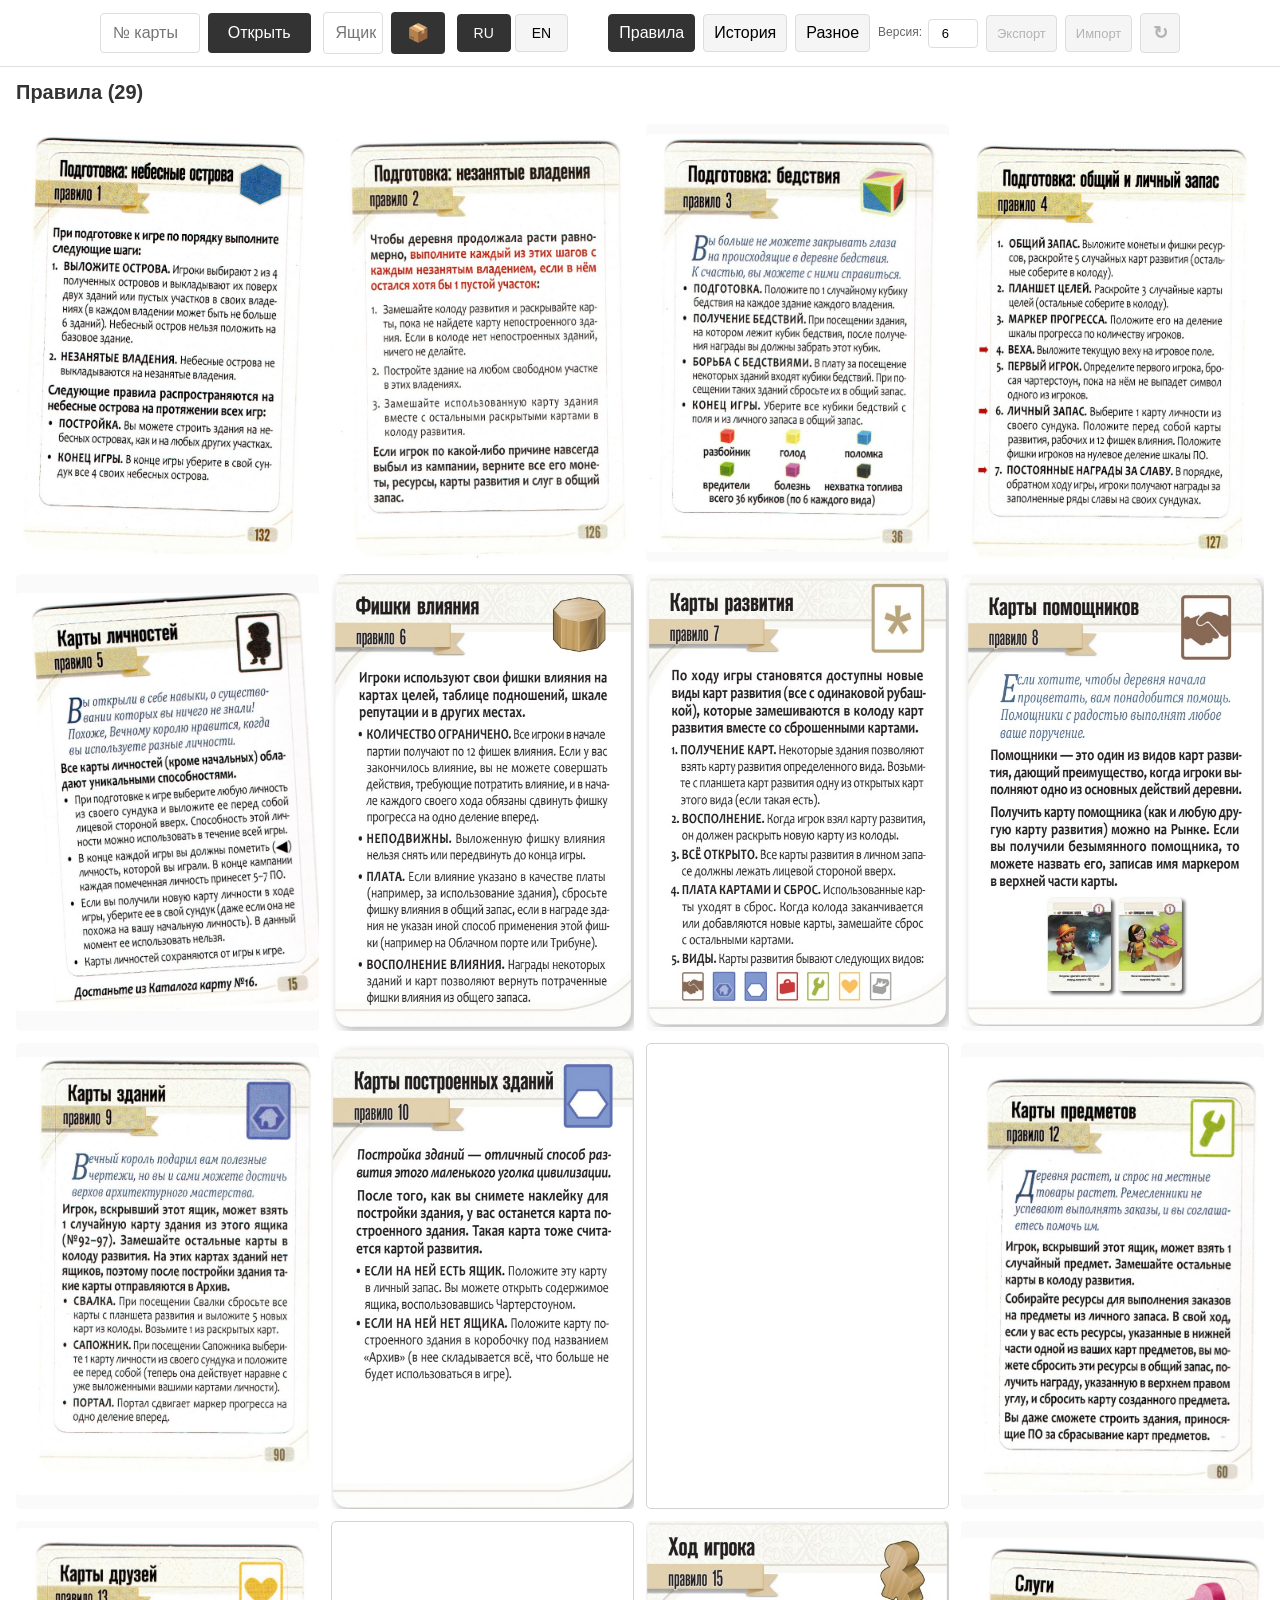
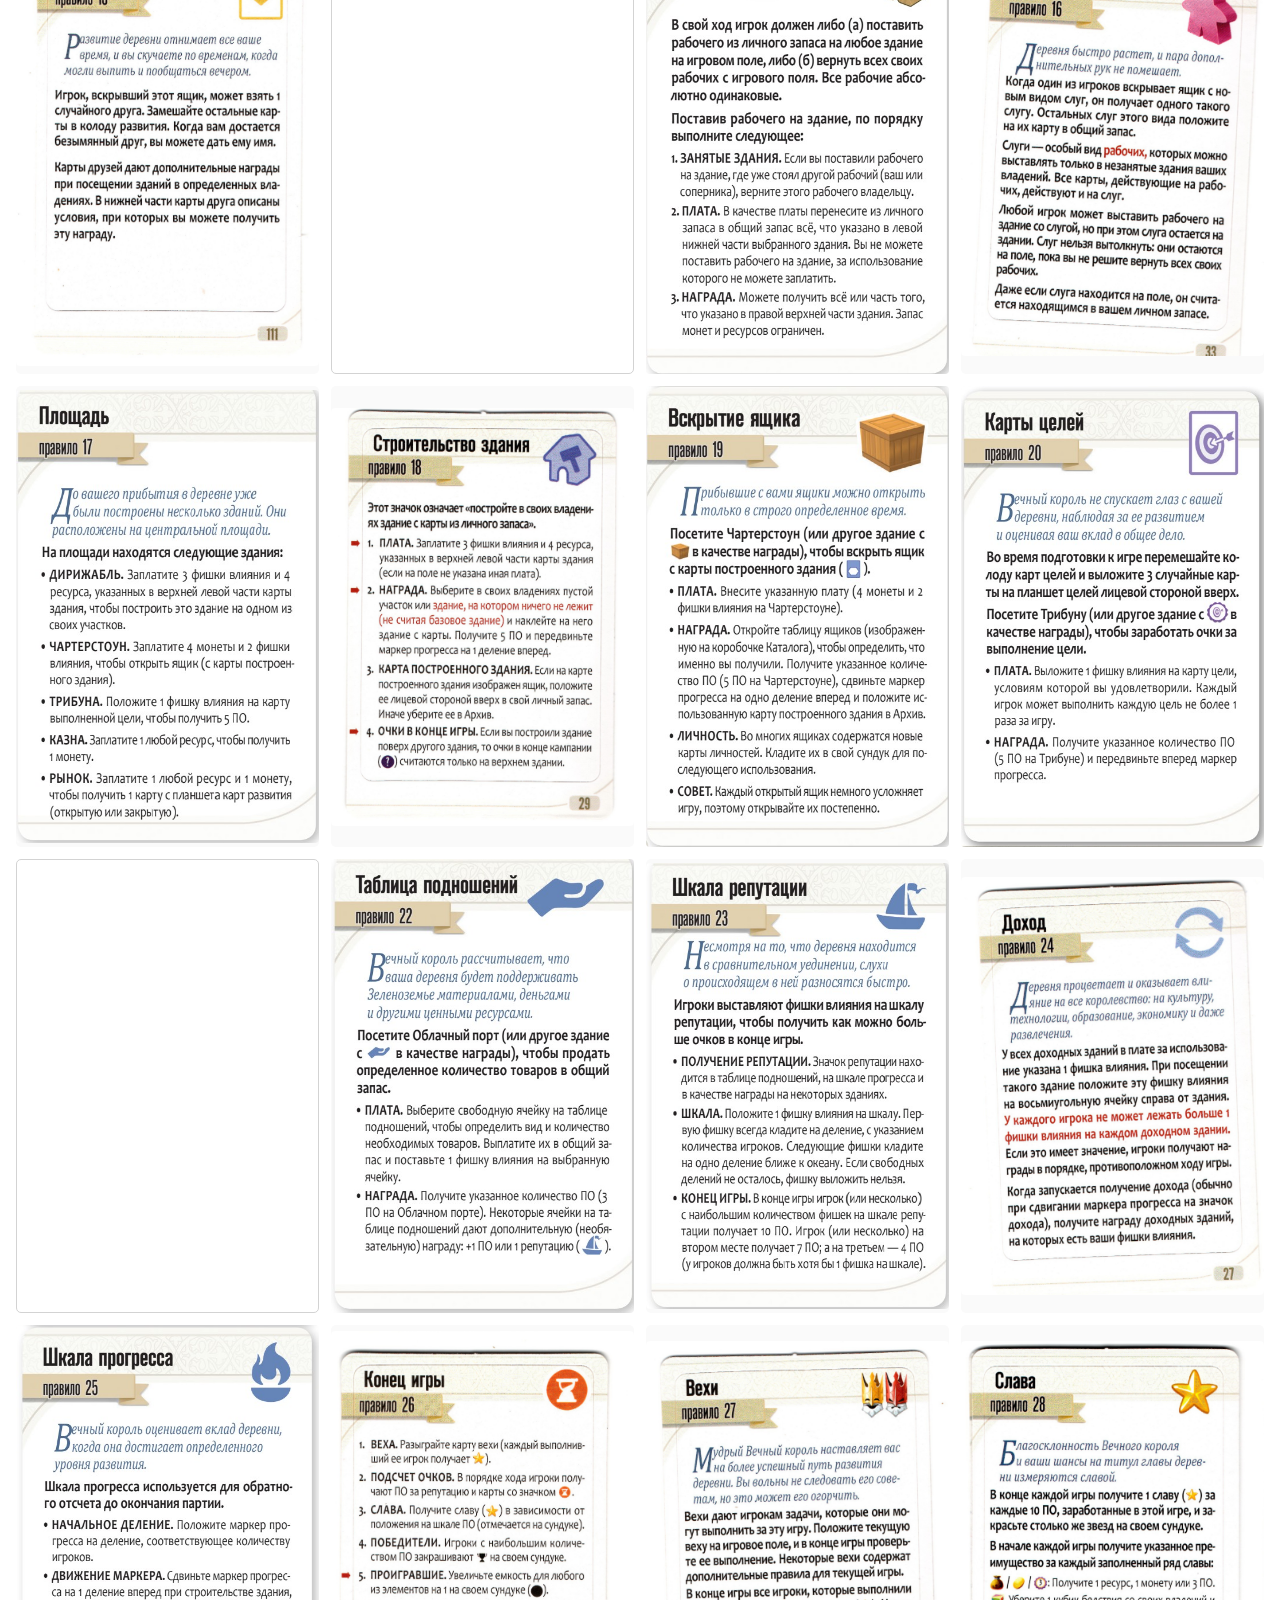
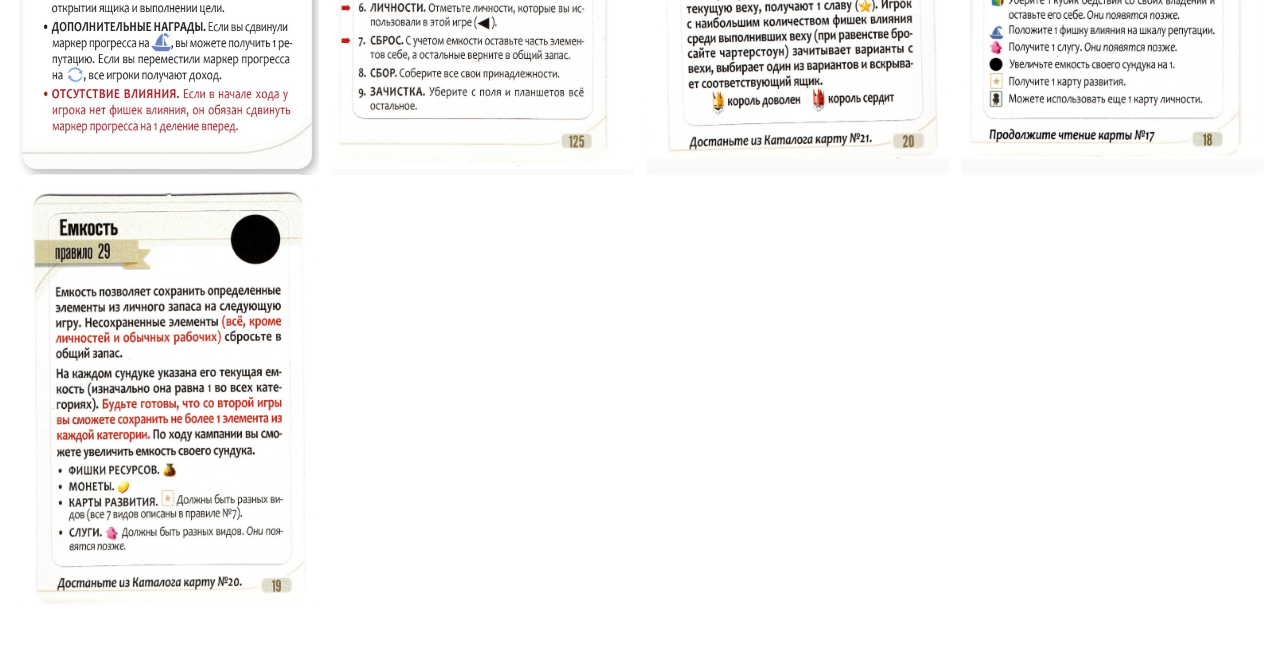
==== commit e73aad8b: "2 line header for mobiles" ====
--- a/index.html
+++ b/index.html
@@ -29,18 +29,17 @@
             <button class="tab-btn active" data-tab="rules">Правила</button>
             <button class="tab-btn" data-tab="history">История</button>
             <button class="tab-btn" data-tab="misc">Разное</button>
+            <div class="io-controls">
+                <div class="version-control">
+                    <label for="versionInput">Версия:</label>
+                    <input type="number" id="versionInput" min="1" value="1" autocomplete="off">
+                </div>
+                <button id="exportBtn">Экспорт</button>
+                <button id="importBtn">Импорт</button>
+                <button id="resetBtn" class="reset-btn" title="Сбросить до начального состояния">↻</button>
+                <input type="file" id="importFile" accept="application/json" style="display: none;">
+            </div>
         </nav>
-
-        <div class="io-controls">
-            <div class="version-control">
-                <label for="versionInput">Версия:</label>
-                <input type="number" id="versionInput" min="1" value="1" autocomplete="off">
-            </div>
-            <button id="exportBtn">Экспорт</button>
-            <button id="importBtn">Импорт</button>
-            <button id="resetBtn" class="reset-btn" title="Сбросить до начального состояния">↻</button>
-            <input type="file" id="importFile" accept="application/json" style="display: none;">
-        </div>
     </header>
 
     <main class="main-content">
--- a/styles.css
+++ b/styles.css
@@ -32,6 +32,7 @@
     justify-content: space-between;
     align-items: center;
     gap: 12px;
+    overflow-x: scroll;
 }
 
 input::placeholder {
@@ -128,6 +129,7 @@
     display: flex;
     gap: 8px;
     align-items: center;
+    overflow-x: scroll;
 }
 
 .tab-btn {
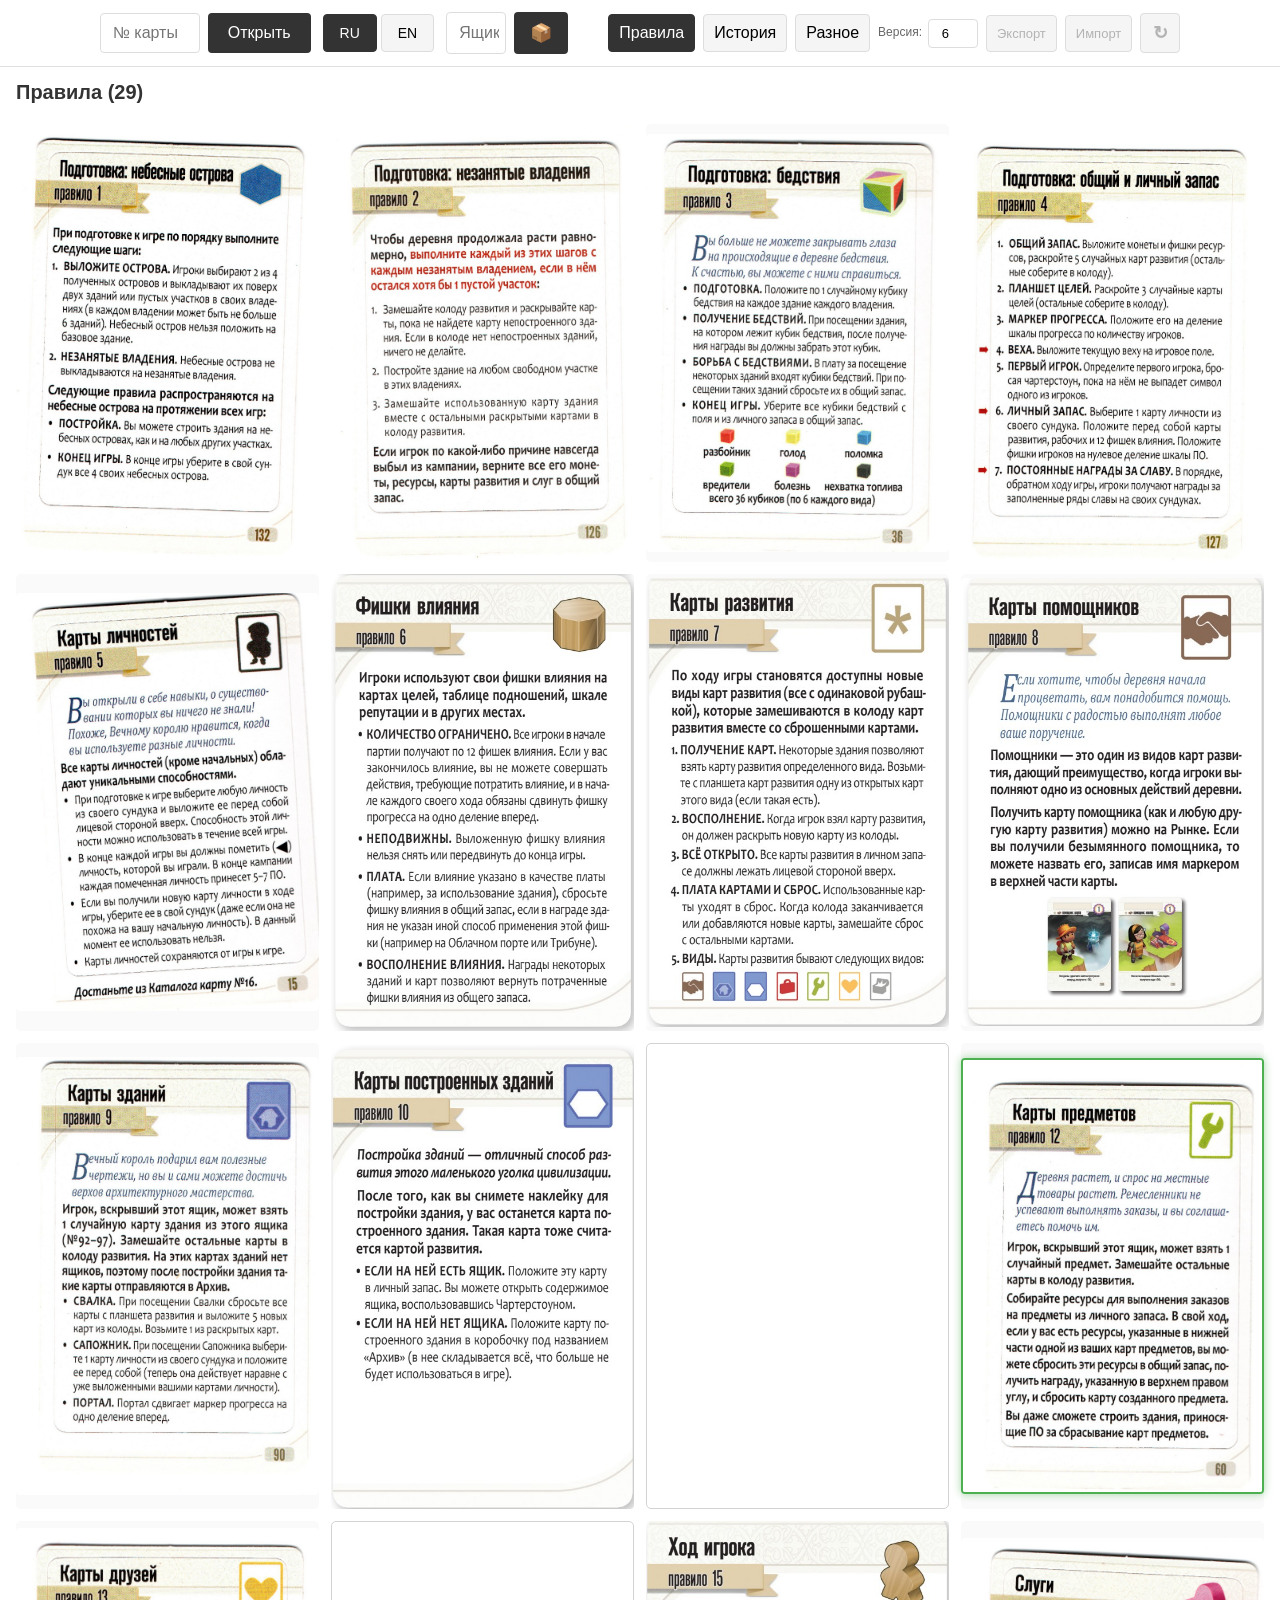
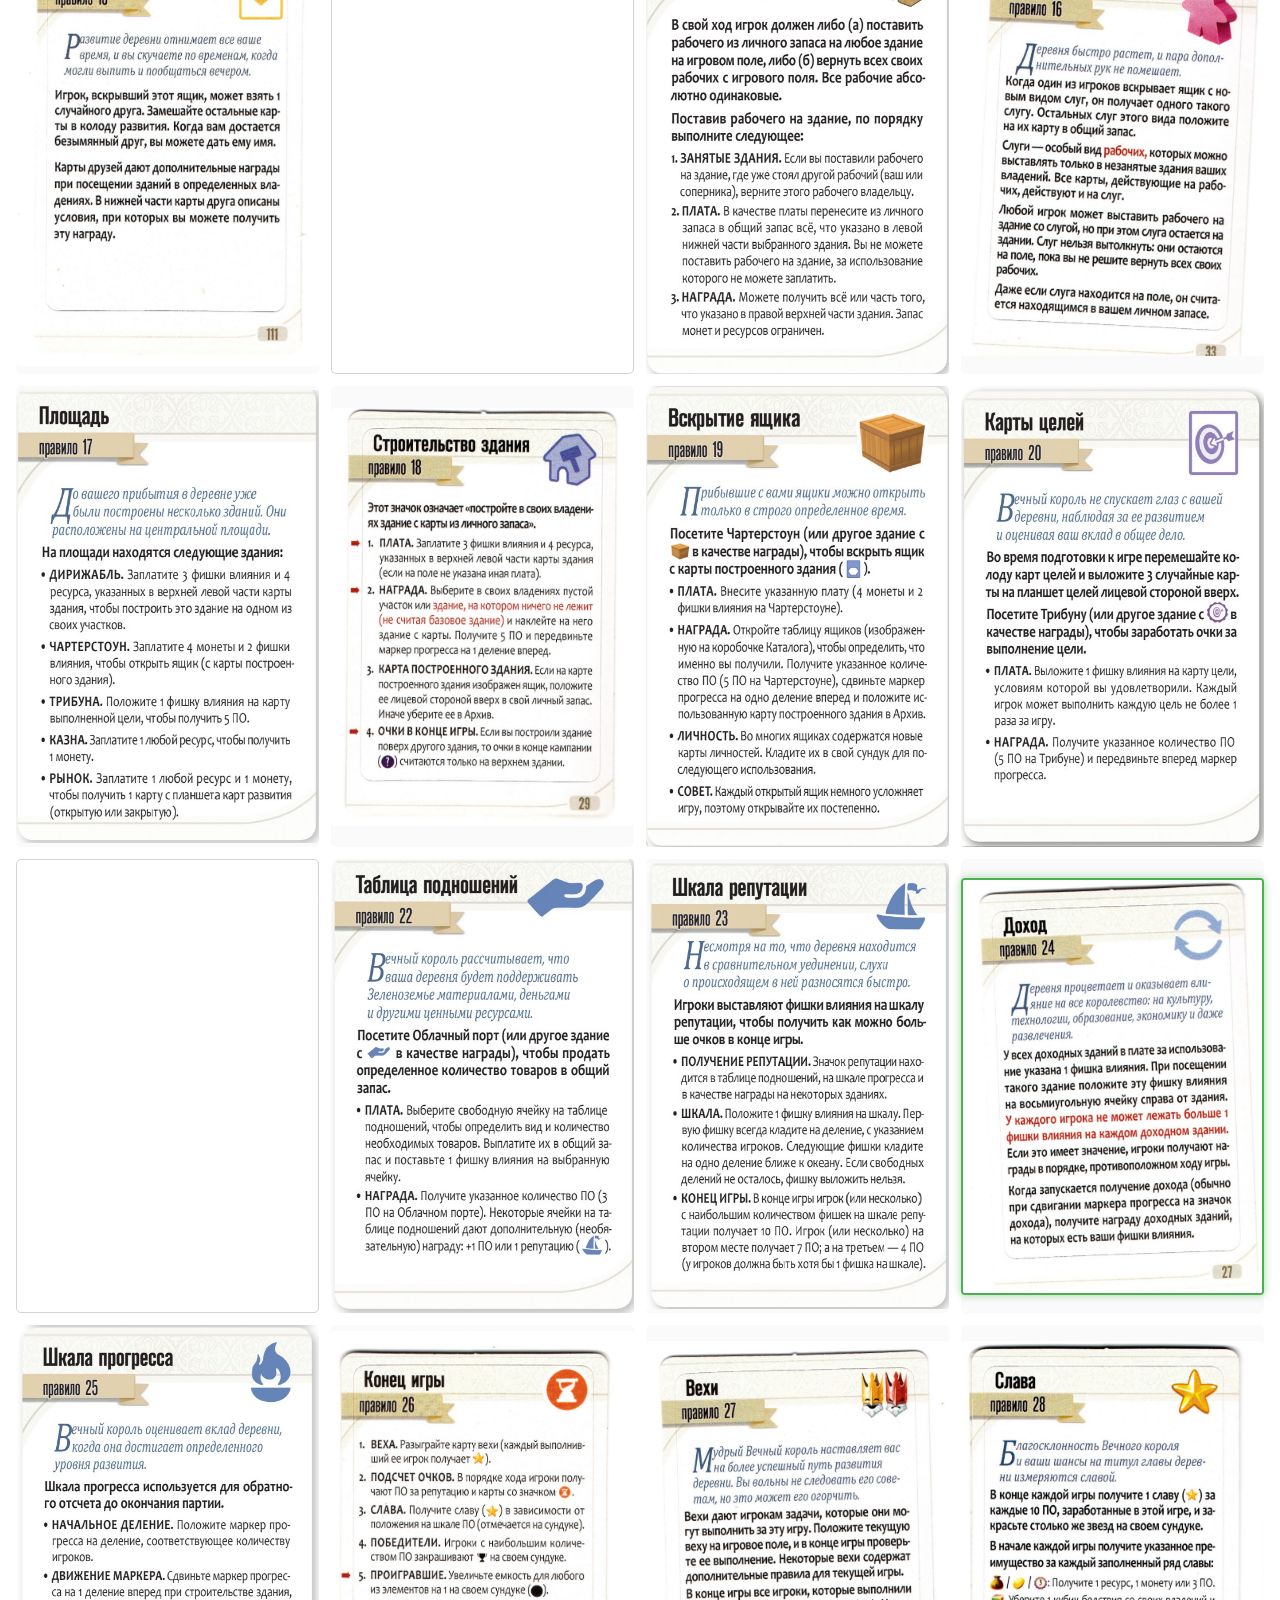
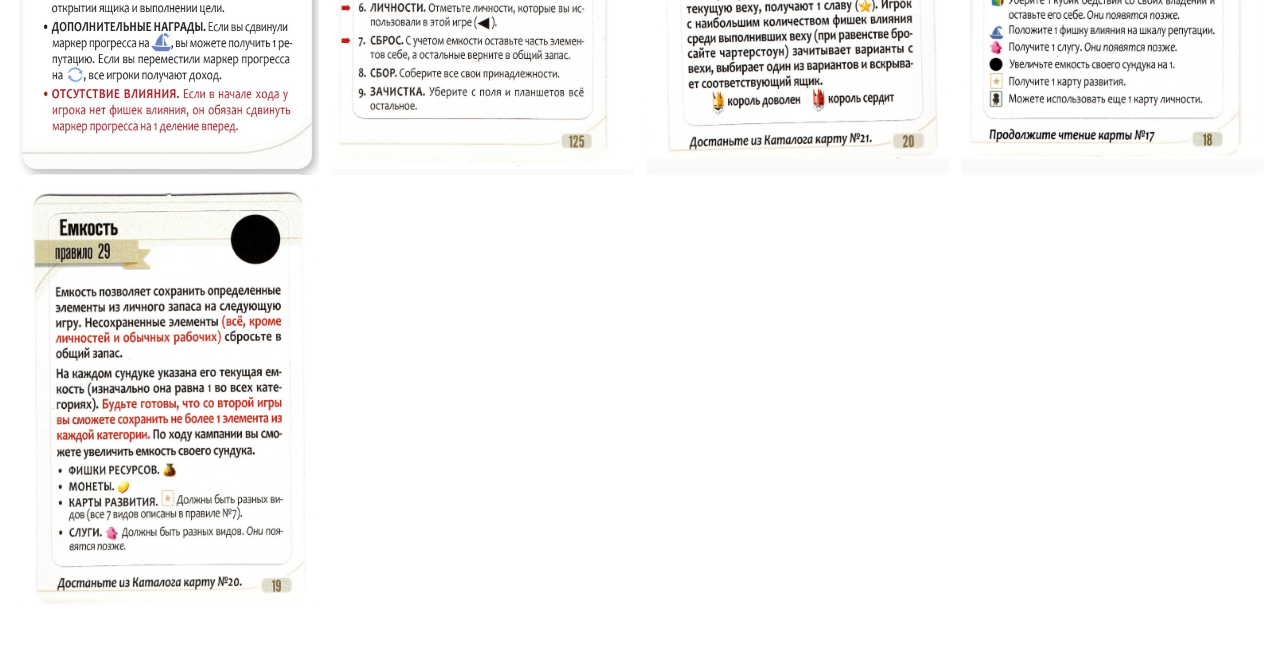
==== commit 5cef7921: "show new rules" ====
--- a/index.html
+++ b/index.html
@@ -15,13 +15,13 @@
                 <input type="number" id="archiveNumInput" placeholder="№ карты" min="1" autocomplete="off">
                 <button id="openCardBtn">Открыть</button>
             </div>
+            <div class="language-toggle">
+                <button id="langRu" class="lang-btn active">RU</button>
+                <button id="langEn" class="lang-btn">EN</button>
+            </div>
             <div class="crate-input-group">
                 <input type="text" id="crateInput" placeholder="Ящик" maxlength="4" autocomplete="off">
                 <button id="openCrateBtn">📦</button>
-            </div>
-            <div class="language-toggle">
-                <button id="langRu" class="lang-btn active">RU</button>
-                <button id="langEn" class="lang-btn">EN</button>
             </div>
         </div>
 
--- a/styles.css
+++ b/styles.css
@@ -1,3 +1,7 @@
+:root {
+    --border0: 2px solid #4CAF50;
+    --box-shadow0: 0 0 8px rgba(76, 175, 80, 0.5);
+}
 * {
     margin: 0;
     padding: 0;
@@ -252,9 +256,9 @@
     cursor: default;
 }
 
-.slot.new img {
-    border: 2px solid #4CAF50;
-    box-shadow: 0 0 8px rgba(76, 175, 80, 0.5);
+.slot.new6 img {
+    border: var(--border0);
+    box-shadow: var(--box-shadow0);
 }
 
 .slot-number {
